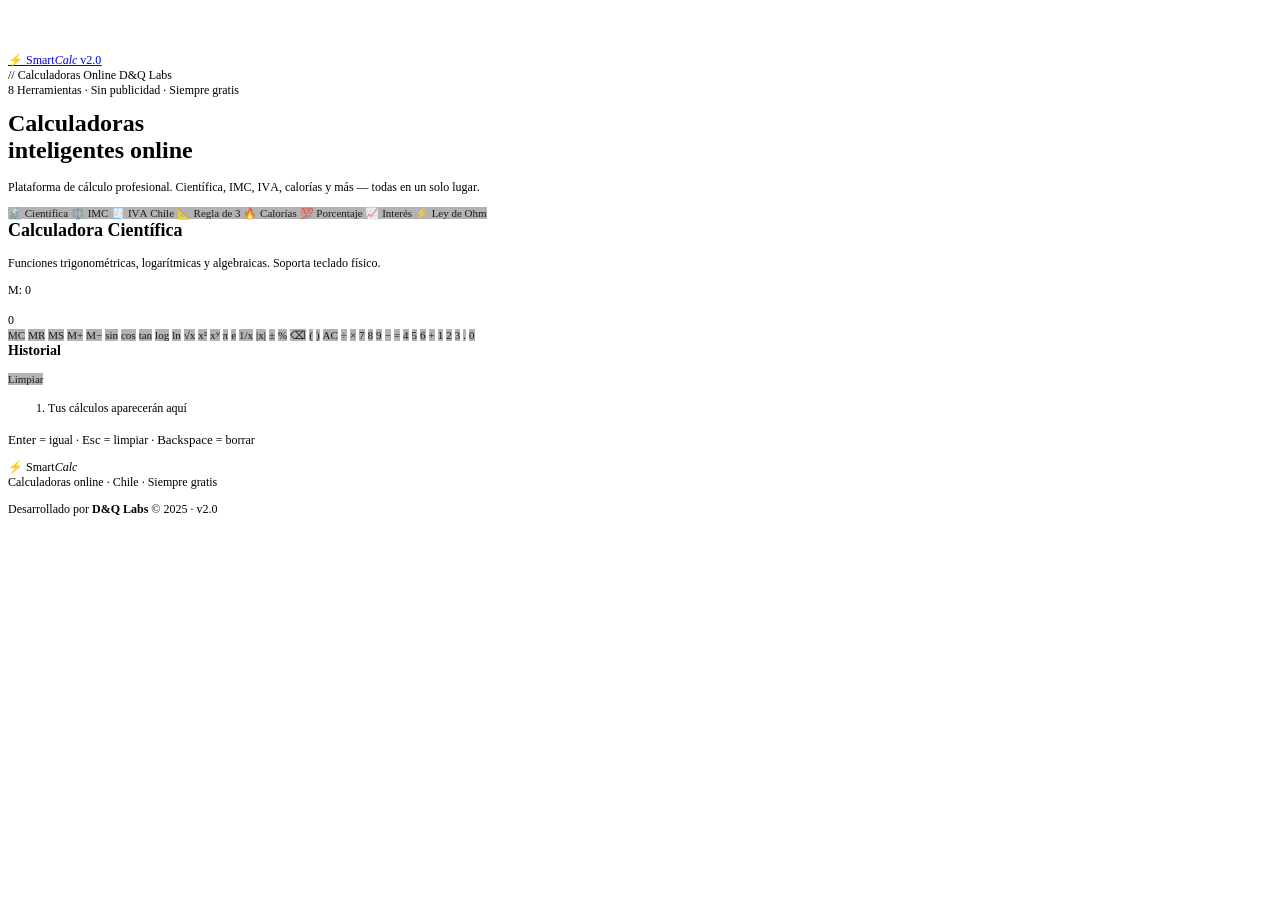
==== smartcalc/index.html @ 89aedf76 "2.1" ====
<!DOCTYPE html PUBLIC "-//W3C//DTD HTML 4.01//EN" "http://www.w3.org/TR/html4/strict.dtd">
<html>
  <!-- Google tag (gtag.js) -->
<script async src="https://www.googletagmanager.com/gtag/js?id=G-J6NJBRCDL3"></script>
<script>
  window.dataLayer = window.dataLayer || [];
  function gtag(){dataLayer.push(arguments);}
  gtag('js', new Date());

  gtag('config', 'G-J6NJBRCDL3');
</script>
<head>
  <meta http-equiv="Content-Type" content="text/html; charset=utf-8">
  <meta http-equiv="Content-Style-Type" content="text/css">
  <title></title>
  <meta name="Author" content="D&amp;Q Labs">
  <meta name="Description" content="SmartCalc ofrece calculadoras online gratuitas: científica avanzada, IMC, IVA Chile 19%, regla de tres, calorías, porcentaje, interés compuesto y Ley de Ohm. Rápido, preciso y sin anuncios.">
  <meta name="Keywords" content="calculadora online, calculadora científica, calculadora IMC, calculadora IVA Chile, calculadora calorías, regla de tres, interés compuesto, ley de ohm, calculadora gratis">
  <meta name="Generator" content="Cocoa HTML Writer">
  <meta name="CocoaVersion" content="2685.5">
  <style type="text/css">
    p.p1 {margin: 0.0px 0.0px 0.0px 0.0px; font: 12.0px Times; -webkit-text-stroke: #000000; min-height: 14.0px}
    p.p2 {margin: 0.0px 0.0px 0.0px 0.0px; font: 12.0px Times; color: #0000e9; -webkit-text-stroke: #0000e9}
    p.p3 {margin: 0.0px 0.0px 0.0px 0.0px; font: 12.0px Times; -webkit-text-stroke: #000000}
    p.p4 {margin: 0.0px 0.0px 12.0px 0.0px; font: 12.0px Times; -webkit-text-stroke: #000000}
    p.p6 {margin: 0.0px 0.0px 0.0px 0.0px; font: 11.0px 'Helvetica Neue'; color: #000000; color: rgba(0, 0, 0, 0.85); -webkit-text-stroke: rgba(0, 0, 0, 0.85)}
    li.li3 {margin: 0.0px 0.0px 0.0px 0.0px; font: 12.0px Times; -webkit-text-stroke: #000000}
    span.s1 {font-kerning: none}
    span.s2 {font: 12.0px 'Apple Color Emoji'; text-decoration: underline ; font-kerning: none}
    span.s3 {font: 12.0px Times; text-decoration: underline ; font-kerning: none}
    span.s4 {font: 11.0px '.Apple Color Emoji UI'; font-kerning: none; background-color: #b3b3b3}
    span.s5 {font-kerning: none; background-color: #b3b3b3}
    span.s6 {font: 12.0px Times; font-kerning: none; color: #000000; -webkit-text-stroke: 0px #000000}
    span.s7 {-webkit-text-stroke: 0px #000000}
    span.s8 {font: 13.0px Menlo; font-kerning: none}
    span.s9 {font: 12.0px 'Apple Color Emoji'; font-kerning: none}
    ol.ol1 {list-style-type: decimal}
  </style>
</head>
<body>
<p class="p1"><span class="s1"></span><br></p>
<p class="p1"><span class="s1"></span><br></p>
<p class="p1"><span class="s1"></span><br></p>
<p class="p2"><span class="s2"><a href="file:///">⚡<span class="s3"> Smart<i>Calc</i> v2.0</span></a></span></p>
<p class="p3"><span class="s1">// Calculadoras Online D&amp;Q Labs</span></p>
<p class="p4"><span class="s1">8 Herramientas · Sin publicidad · Siempre gratis</span></p>
<h1 style="margin: 0.0px 0.0px 16.1px 0.0px; font: 24.0px Times; -webkit-text-stroke: #000000"><span class="s1"><b>Calculadoras<br>
inteligentes online</b></span></h1>
<p class="p4"><span class="s1">Plataforma de cálculo profesional. Científica, IMC, IVA, calorías y más — todas en un solo lugar.</span></p>
<p class="p6"><span class="s4">🔬</span><span class="s5"> Científica </span><span class="s4">⚖️</span><span class="s5"> IMC </span><span class="s4">🧾</span><span class="s5"> IVA Chile </span><span class="s4">📐</span><span class="s5"> Regla de 3 </span><span class="s4">🔥</span><span class="s5"> Calorías </span><span class="s4">💯</span><span class="s5"> Porcentaje </span><span class="s4">📈</span><span class="s5"> Interés </span><span class="s4">⚡</span><span class="s5"> Ley de Ohm</span></p>
<h2 style="margin: 0.0px 0.0px 14.9px 0.0px; font: 18.0px Times; -webkit-text-stroke: #000000"><span class="s1"><b>Calculadora Científica</b></span></h2>
<p class="p4"><span class="s1">Funciones trigonométricas, logarítmicas y algebraicas. Soporta teclado físico.</span></p>
<p class="p3"><span class="s1">M: 0</span></p>
<p class="p1"><span class="s1"></span><br></p>
<p class="p3"><span class="s1">0</span></p>
<p class="p6"><span class="s5">MC</span><span class="s6"> </span><span class="s5">MR</span><span class="s6"> </span><span class="s5">MS</span><span class="s6"> </span><span class="s5">M+</span><span class="s6"> </span><span class="s5">M−</span><span class="s6"> </span><span class="s5">sin</span><span class="s6"> </span><span class="s5">cos</span><span class="s6"> </span><span class="s5">tan</span><span class="s6"> </span><span class="s5">log</span><span class="s6"> </span><span class="s5">ln</span><span class="s6"> </span><span class="s5">√x</span><span class="s6"> </span><span class="s5">x²</span><span class="s6"> </span><span class="s5">xʸ</span><span class="s6"> </span><span class="s5">π</span><span class="s6"> </span><span class="s5">e</span><span class="s6"> </span><span class="s5">1/x</span><span class="s6"> </span><span class="s5">|x|</span><span class="s6"> </span><span class="s5">±</span><span class="s6"> </span><span class="s5">%</span><span class="s6"> </span><span class="s5">⌫</span><span class="s6"> </span><span class="s5">(</span><span class="s6"> </span><span class="s5">)</span><span class="s6"> </span><span class="s5">AC</span><span class="s6"> </span><span class="s5">÷</span><span class="s6"> </span><span class="s5">×</span><span class="s6"> </span><span class="s5">7</span><span class="s6"> </span><span class="s5">8</span><span class="s6"> </span><span class="s5">9</span><span class="s6"> </span><span class="s5">−</span><span class="s6"> </span><span class="s5">=</span><span class="s6"> </span><span class="s5">4</span><span class="s6"> </span><span class="s5">5</span><span class="s6"> </span><span class="s5">6</span><span class="s6"> </span><span class="s5">+</span><span class="s6"> </span><span class="s5">1</span><span class="s6"> </span><span class="s5">2</span><span class="s6"> </span><span class="s5">3</span><span class="s6"> </span><span class="s5">.</span><span class="s6"> </span><span class="s5">0</span></p>
<h3 style="margin: 0.0px 0.0px 14.0px 0.0px; font: 14.0px Times; -webkit-text-stroke: #000000"><span class="s1"><b>Historial</b></span></h3>
<p class="p6"><span class="s5">Limpiar</span></p>
<ol class="ol1">
  <li class="li3"><span class="s7"></span><span class="s1">Tus cálculos aparecerán aquí</span></li>
</ol>
<p class="p4"><span class="s8">Enter</span><span class="s1"> = igual · </span><span class="s8">Esc</span><span class="s1"> = limpiar · </span><span class="s8">Backspace</span><span class="s1"> = borrar</span></p>
<p class="p3"><span class="s9">⚡</span><span class="s1"> Smart<i>Calc</i><i></i></span></p>
<p class="p4"><span class="s1">Calculadoras online · Chile · Siempre gratis</span></p>
<p class="p3"><span class="s1">Desarrollado por <b>D&amp;Q Labs</b> © 2025 · v2.0</span></p>
<p class="p1"><span class="s1"></span><br></p>
</body>
</html>
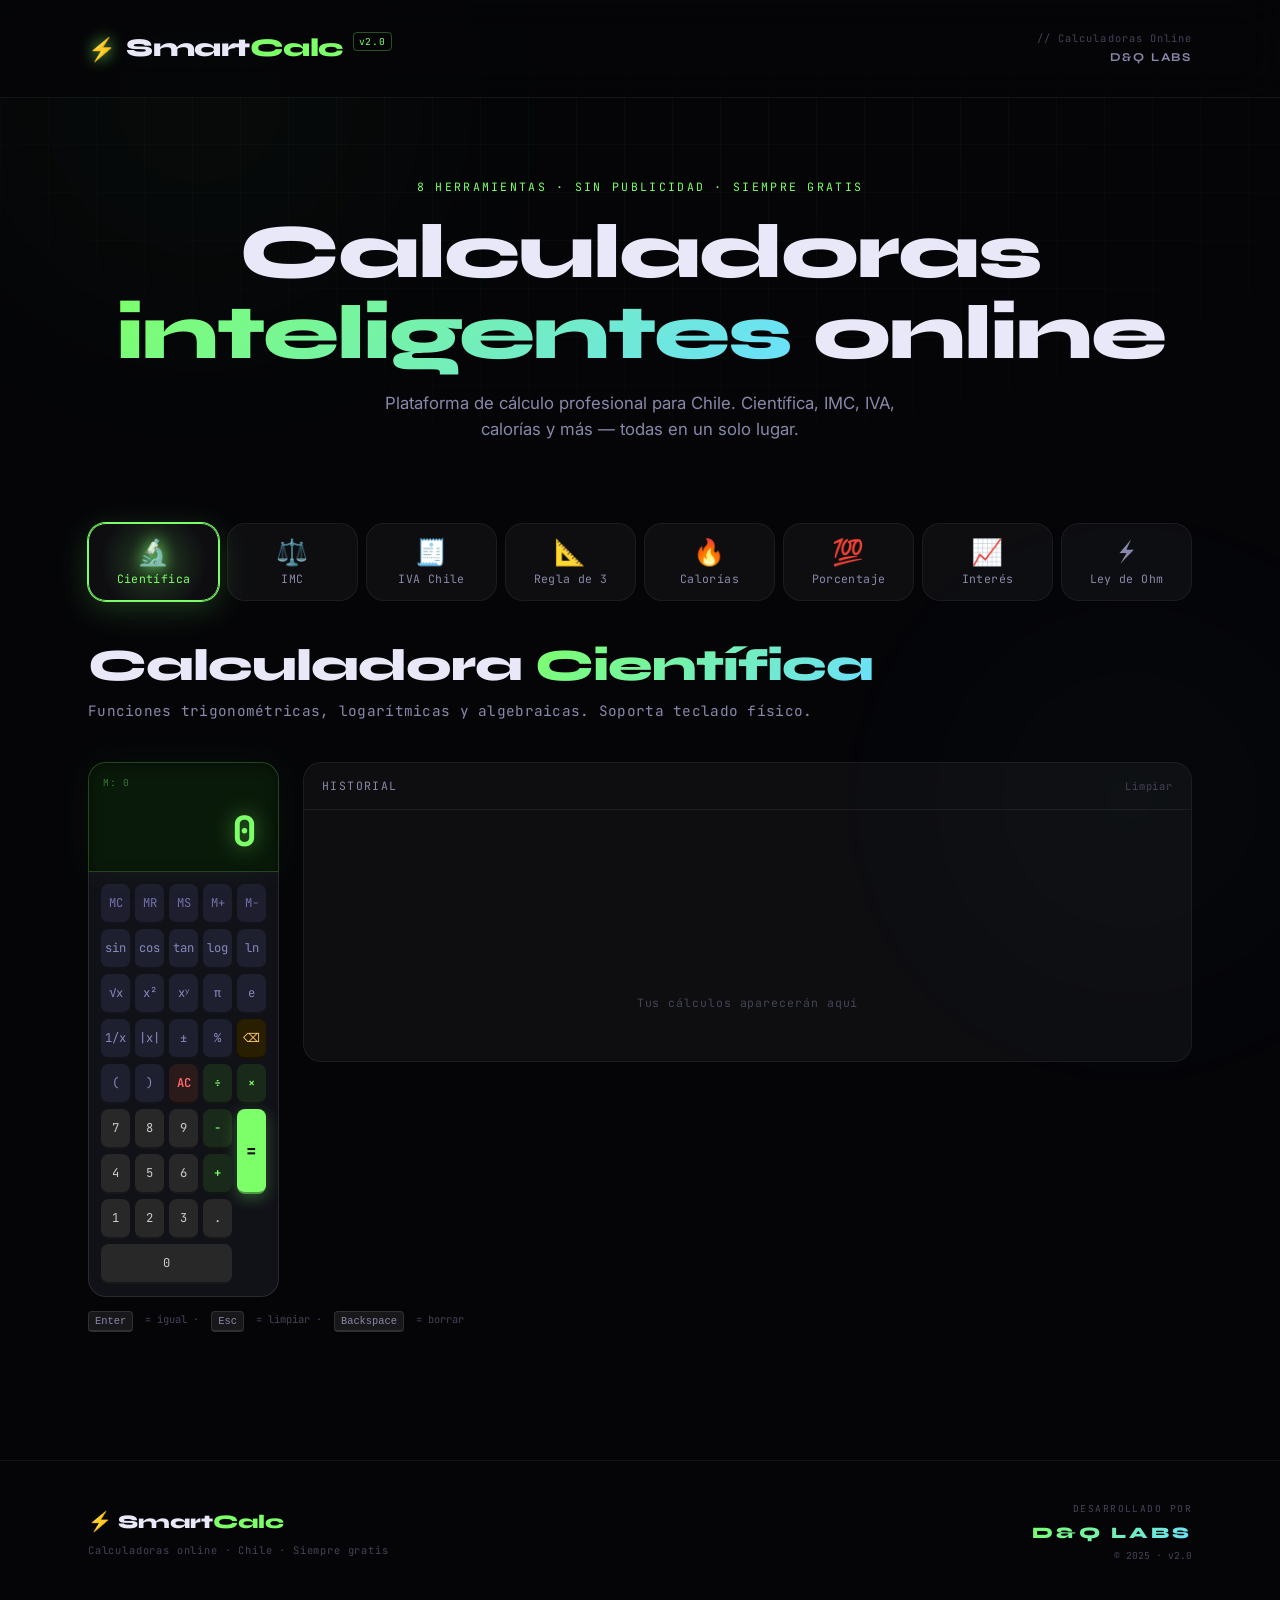
==== commit b7067080: "2.1" ====
--- a/smartcalc/index.html
+++ b/smartcalc/index.html
@@ -1,5 +1,5 @@
-<!DOCTYPE html PUBLIC "-//W3C//DTD HTML 4.01//EN" "http://www.w3.org/TR/html4/strict.dtd">
-<html>
+<!DOCTYPE html>
+<html lang="es" dir="ltr">
   <!-- Google tag (gtag.js) -->
 <script async src="https://www.googletagmanager.com/gtag/js?id=G-J6NJBRCDL3"></script>
 <script>
@@ -10,59 +10,667 @@
   gtag('config', 'G-J6NJBRCDL3');
 </script>
 <head>
-  <meta http-equiv="Content-Type" content="text/html; charset=utf-8">
-  <meta http-equiv="Content-Style-Type" content="text/css">
-  <title></title>
-  <meta name="Author" content="D&amp;Q Labs">
-  <meta name="Description" content="SmartCalc ofrece calculadoras online gratuitas: científica avanzada, IMC, IVA Chile 19%, regla de tres, calorías, porcentaje, interés compuesto y Ley de Ohm. Rápido, preciso y sin anuncios.">
-  <meta name="Keywords" content="calculadora online, calculadora científica, calculadora IMC, calculadora IVA Chile, calculadora calorías, regla de tres, interés compuesto, ley de ohm, calculadora gratis">
-  <meta name="Generator" content="Cocoa HTML Writer">
-  <meta name="CocoaVersion" content="2685.5">
-  <style type="text/css">
-    p.p1 {margin: 0.0px 0.0px 0.0px 0.0px; font: 12.0px Times; -webkit-text-stroke: #000000; min-height: 14.0px}
-    p.p2 {margin: 0.0px 0.0px 0.0px 0.0px; font: 12.0px Times; color: #0000e9; -webkit-text-stroke: #0000e9}
-    p.p3 {margin: 0.0px 0.0px 0.0px 0.0px; font: 12.0px Times; -webkit-text-stroke: #000000}
-    p.p4 {margin: 0.0px 0.0px 12.0px 0.0px; font: 12.0px Times; -webkit-text-stroke: #000000}
-    p.p6 {margin: 0.0px 0.0px 0.0px 0.0px; font: 11.0px 'Helvetica Neue'; color: #000000; color: rgba(0, 0, 0, 0.85); -webkit-text-stroke: rgba(0, 0, 0, 0.85)}
-    li.li3 {margin: 0.0px 0.0px 0.0px 0.0px; font: 12.0px Times; -webkit-text-stroke: #000000}
-    span.s1 {font-kerning: none}
-    span.s2 {font: 12.0px 'Apple Color Emoji'; text-decoration: underline ; font-kerning: none}
-    span.s3 {font: 12.0px Times; text-decoration: underline ; font-kerning: none}
-    span.s4 {font: 11.0px '.Apple Color Emoji UI'; font-kerning: none; background-color: #b3b3b3}
-    span.s5 {font-kerning: none; background-color: #b3b3b3}
-    span.s6 {font: 12.0px Times; font-kerning: none; color: #000000; -webkit-text-stroke: 0px #000000}
-    span.s7 {-webkit-text-stroke: 0px #000000}
-    span.s8 {font: 13.0px Menlo; font-kerning: none}
-    span.s9 {font: 12.0px 'Apple Color Emoji'; font-kerning: none}
-    ol.ol1 {list-style-type: decimal}
-  </style>
+  <!-- ═══════════════════════════════════════════════
+       SmartCalc v2.0 · D&Q Labs
+       Arquitectura: HTML5 + CSS3 + JS Modular
+       Compatible con migración futura a React + FastAPI
+  ═══════════════════════════════════════════════ -->
+
+  <meta charset="UTF-8">
+  <meta name="viewport" content="width=device-width, initial-scale=1.0, viewport-fit=cover">
+  <meta http-equiv="X-UA-Compatible" content="IE=edge">
+
+  <!-- ── SEO PRIMARIO ── -->
+  <title>SmartCalc — Calculadoras Online Gratis | Científica, IMC, IVA Chile, Calorías</title>
+  <meta name="description" content="SmartCalc ofrece calculadoras online gratuitas: científica avanzada, IMC, IVA Chile 19%, regla de tres, calorías, porcentaje, interés compuesto y Ley de Ohm. Rápido, preciso y sin anuncios.">
+  <meta name="keywords" content="calculadora online, calculadora científica, calculadora IMC, calculadora IVA Chile, calculadora calorías, regla de tres, interés compuesto, ley de ohm, calculadora gratis">
+  <meta name="author" content="D&Q Labs">
+  <meta name="robots" content="index, follow, max-snippet:-1, max-image-preview:large">
+  <meta name="theme-color" content="#050508">
+  <link rel="canonical" href="https://smartcalc.dqlabs.cl/">
+
+  <!-- ── OPEN GRAPH ── -->
+  <meta property="og:type" content="website">
+  <meta property="og:site_name" content="SmartCalc">
+  <meta property="og:title" content="SmartCalc — Calculadoras Online Gratis | Científica, IMC, IVA Chile">
+  <meta property="og:description" content="8 calculadoras online gratuitas: científica, IMC, IVA Chile 19%, calorías, porcentaje, interés compuesto y más. Sin publicidad, rápido y preciso.">
+  <meta property="og:url" content="https://smartcalc.dqlabs.cl/">
+  <meta property="og:image" content="https://smartcalc.dqlabs.cl/og-image.png">
+  <meta property="og:image:width" content="1200">
+  <meta property="og:image:height" content="630">
+  <meta property="og:locale" content="es_CL">
+
+  <!-- ── TWITTER CARDS ── -->
+  <meta name="twitter:card" content="summary_large_image">
+  <meta name="twitter:site" content="@dqlabs">
+  <meta name="twitter:creator" content="@dqlabs">
+  <meta name="twitter:title" content="SmartCalc — Calculadoras Online Gratis">
+  <meta name="twitter:description" content="8 calculadoras online: científica, IMC, IVA Chile, calorías y más. Sin anuncios.">
+  <meta name="twitter:image" content="https://smartcalc.dqlabs.cl/og-image.png">
+
+  <!-- ── SCHEMA.ORG STRUCTURED DATA ── -->
+  <script type="application/ld+json">
+  {
+    "@context": "https://schema.org",
+    "@graph": [
+      {
+        "@type": "WebSite",
+        "@id": "https://smartcalc.dqlabs.cl/#website",
+        "url": "https://smartcalc.dqlabs.cl/",
+        "name": "SmartCalc",
+        "description": "Plataforma de calculadoras online gratuitas",
+        "publisher": { "@id": "https://smartcalc.dqlabs.cl/#organization" },
+        "potentialAction": {
+          "@type": "SearchAction",
+          "target": "https://smartcalc.dqlabs.cl/?q={search_term_string}",
+          "query-input": "required name=search_term_string"
+        }
+      },
+      {
+        "@type": "Organization",
+        "@id": "https://smartcalc.dqlabs.cl/#organization",
+        "name": "D&Q Labs",
+        "url": "https://smartcalc.dqlabs.cl/",
+        "logo": { "@type": "ImageObject", "url": "https://smartcalc.dqlabs.cl/logo.png" }
+      },
+      {
+        "@type": "WebApplication",
+        "name": "SmartCalc",
+        "url": "https://smartcalc.dqlabs.cl/",
+        "applicationCategory": "UtilitiesApplication",
+        "operatingSystem": "Any",
+        "browserRequirements": "Requires JavaScript",
+        "offers": { "@type": "Offer", "price": "0", "priceCurrency": "CLP" },
+        "featureList": [
+          "Calculadora Científica Avanzada",
+          "Calculadora IMC",
+          "Calculadora IVA Chile 19%",
+          "Calculadora Regla de Tres",
+          "Calculadora de Calorías",
+          "Calculadora de Porcentaje",
+          "Calculadora Interés Compuesto",
+          "Calculadora Ley de Ohm"
+        ]
+      }
+    ]
+  }
+  </script>
+
+  <!-- ── PERFORMANCE ── -->
+  <link rel="preconnect" href="https://fonts.googleapis.com">
+  <link rel="preconnect" href="https://fonts.gstatic.com" crossorigin>
+  <link rel="preload" href="styles.css" as="style">
+  <link rel="preload" href="app.js" as="script">
+
+  <!-- ── FUENTES ── -->
+  <link href="https://fonts.googleapis.com/css2?family=Syne:wght@400;700;800&family=JetBrains+Mono:wght@300;400;500;700&family=Inter:wght@300;400;500&display=swap" rel="stylesheet">
+
+  <!-- ── FAVICON ── -->
+  <link rel="icon" type="image/svg+xml" href="data:image/svg+xml,<svg xmlns='http://www.w3.org/2000/svg' viewBox='0 0 100 100'><rect width='100' height='100' rx='20' fill='%23050508'/><text y='.9em' font-size='80' x='10'>⚡</text></svg>">
+
+  <!-- ── ESTILOS ── -->
+  <link rel="stylesheet" href="styles.css">
 </head>
+
 <body>
-<p class="p1"><span class="s1"></span><br></p>
-<p class="p1"><span class="s1"></span><br></p>
-<p class="p1"><span class="s1"></span><br></p>
-<p class="p2"><span class="s2"><a href="file:///">⚡<span class="s3"> Smart<i>Calc</i> v2.0</span></a></span></p>
-<p class="p3"><span class="s1">// Calculadoras Online D&amp;Q Labs</span></p>
-<p class="p4"><span class="s1">8 Herramientas · Sin publicidad · Siempre gratis</span></p>
-<h1 style="margin: 0.0px 0.0px 16.1px 0.0px; font: 24.0px Times; -webkit-text-stroke: #000000"><span class="s1"><b>Calculadoras<br>
-inteligentes online</b></span></h1>
-<p class="p4"><span class="s1">Plataforma de cálculo profesional. Científica, IMC, IVA, calorías y más — todas en un solo lugar.</span></p>
-<p class="p6"><span class="s4">🔬</span><span class="s5"> Científica </span><span class="s4">⚖️</span><span class="s5"> IMC </span><span class="s4">🧾</span><span class="s5"> IVA Chile </span><span class="s4">📐</span><span class="s5"> Regla de 3 </span><span class="s4">🔥</span><span class="s5"> Calorías </span><span class="s4">💯</span><span class="s5"> Porcentaje </span><span class="s4">📈</span><span class="s5"> Interés </span><span class="s4">⚡</span><span class="s5"> Ley de Ohm</span></p>
-<h2 style="margin: 0.0px 0.0px 14.9px 0.0px; font: 18.0px Times; -webkit-text-stroke: #000000"><span class="s1"><b>Calculadora Científica</b></span></h2>
-<p class="p4"><span class="s1">Funciones trigonométricas, logarítmicas y algebraicas. Soporta teclado físico.</span></p>
-<p class="p3"><span class="s1">M: 0</span></p>
-<p class="p1"><span class="s1"></span><br></p>
-<p class="p3"><span class="s1">0</span></p>
-<p class="p6"><span class="s5">MC</span><span class="s6"> </span><span class="s5">MR</span><span class="s6"> </span><span class="s5">MS</span><span class="s6"> </span><span class="s5">M+</span><span class="s6"> </span><span class="s5">M−</span><span class="s6"> </span><span class="s5">sin</span><span class="s6"> </span><span class="s5">cos</span><span class="s6"> </span><span class="s5">tan</span><span class="s6"> </span><span class="s5">log</span><span class="s6"> </span><span class="s5">ln</span><span class="s6"> </span><span class="s5">√x</span><span class="s6"> </span><span class="s5">x²</span><span class="s6"> </span><span class="s5">xʸ</span><span class="s6"> </span><span class="s5">π</span><span class="s6"> </span><span class="s5">e</span><span class="s6"> </span><span class="s5">1/x</span><span class="s6"> </span><span class="s5">|x|</span><span class="s6"> </span><span class="s5">±</span><span class="s6"> </span><span class="s5">%</span><span class="s6"> </span><span class="s5">⌫</span><span class="s6"> </span><span class="s5">(</span><span class="s6"> </span><span class="s5">)</span><span class="s6"> </span><span class="s5">AC</span><span class="s6"> </span><span class="s5">÷</span><span class="s6"> </span><span class="s5">×</span><span class="s6"> </span><span class="s5">7</span><span class="s6"> </span><span class="s5">8</span><span class="s6"> </span><span class="s5">9</span><span class="s6"> </span><span class="s5">−</span><span class="s6"> </span><span class="s5">=</span><span class="s6"> </span><span class="s5">4</span><span class="s6"> </span><span class="s5">5</span><span class="s6"> </span><span class="s5">6</span><span class="s6"> </span><span class="s5">+</span><span class="s6"> </span><span class="s5">1</span><span class="s6"> </span><span class="s5">2</span><span class="s6"> </span><span class="s5">3</span><span class="s6"> </span><span class="s5">.</span><span class="s6"> </span><span class="s5">0</span></p>
-<h3 style="margin: 0.0px 0.0px 14.0px 0.0px; font: 14.0px Times; -webkit-text-stroke: #000000"><span class="s1"><b>Historial</b></span></h3>
-<p class="p6"><span class="s5">Limpiar</span></p>
-<ol class="ol1">
-  <li class="li3"><span class="s7"></span><span class="s1">Tus cálculos aparecerán aquí</span></li>
-</ol>
-<p class="p4"><span class="s8">Enter</span><span class="s1"> = igual · </span><span class="s8">Esc</span><span class="s1"> = limpiar · </span><span class="s8">Backspace</span><span class="s1"> = borrar</span></p>
-<p class="p3"><span class="s9">⚡</span><span class="s1"> Smart<i>Calc</i><i></i></span></p>
-<p class="p4"><span class="s1">Calculadoras online · Chile · Siempre gratis</span></p>
-<p class="p3"><span class="s1">Desarrollado por <b>D&amp;Q Labs</b> © 2025 · v2.0</span></p>
-<p class="p1"><span class="s1"></span><br></p>
+
+  <!-- ── FONDO ANIMADO ── -->
+  <div class="bg-grid" aria-hidden="true"></div>
+  <div class="bg-glow bg-glow--1" aria-hidden="true"></div>
+  <div class="bg-glow bg-glow--2" aria-hidden="true"></div>
+
+  <!-- ═══════════════════════════════════════
+       HEADER
+  ═══════════════════════════════════════ -->
+  <header class="site-header" role="banner">
+    <div class="container header-inner">
+
+      <a href="/" class="logo" aria-label="SmartCalc — Inicio">
+        <span class="logo-icon" aria-hidden="true">⚡</span>
+        <span class="logo-text">Smart<em>Calc</em></span>
+        <span class="logo-badge">v2.0</span>
+      </a>
+
+      <div class="header-meta">
+        <span class="header-tag" aria-hidden="true">// Calculadoras Online</span>
+        <span class="header-brand">D&amp;Q Labs</span>
+      </div>
+
+    </div>
+  </header>
+
+  <!-- ═══════════════════════════════════════
+       HERO
+  ═══════════════════════════════════════ -->
+  <section class="hero" aria-labelledby="hero-title">
+    <div class="container">
+      <p class="hero-eyebrow">8 Herramientas · Sin publicidad · Siempre gratis</p>
+      <h1 class="hero-title" id="hero-title">
+        Calculadoras<br>
+        <span class="hero-accent">inteligentes</span> online
+      </h1>
+      <p class="hero-desc">Plataforma de cálculo profesional para Chile. Científica, IMC, IVA, calorías y más — todas en un solo lugar.</p>
+    </div>
+  </section>
+
+  <!-- ═══════════════════════════════════════
+       NAVEGACIÓN — TARJETAS ICON
+  ═══════════════════════════════════════ -->
+  <nav class="calc-nav" role="navigation" aria-label="Selección de calculadora">
+    <div class="container">
+      <div class="nav-grid" role="tablist" aria-label="Calculadoras disponibles">
+
+        <button class="nav-card active" role="tab" aria-selected="true"
+          aria-controls="panel-cientifica" id="tab-cientifica" data-tab="cientifica">
+          <span class="nav-card__icon" aria-hidden="true">🔬</span>
+          <span class="nav-card__label">Científica</span>
+          <span class="nav-card__glow" aria-hidden="true"></span>
+        </button>
+
+        <button class="nav-card" role="tab" aria-selected="false"
+          aria-controls="panel-imc" id="tab-imc" data-tab="imc">
+          <span class="nav-card__icon" aria-hidden="true">⚖️</span>
+          <span class="nav-card__label">IMC</span>
+          <span class="nav-card__glow" aria-hidden="true"></span>
+        </button>
+
+        <button class="nav-card" role="tab" aria-selected="false"
+          aria-controls="panel-iva" id="tab-iva" data-tab="iva">
+          <span class="nav-card__icon" aria-hidden="true">🧾</span>
+          <span class="nav-card__label">IVA Chile</span>
+          <span class="nav-card__glow" aria-hidden="true"></span>
+        </button>
+
+        <button class="nav-card" role="tab" aria-selected="false"
+          aria-controls="panel-regla3" id="tab-regla3" data-tab="regla3">
+          <span class="nav-card__icon" aria-hidden="true">📐</span>
+          <span class="nav-card__label">Regla de 3</span>
+          <span class="nav-card__glow" aria-hidden="true"></span>
+        </button>
+
+        <button class="nav-card" role="tab" aria-selected="false"
+          aria-controls="panel-calorias" id="tab-calorias" data-tab="calorias">
+          <span class="nav-card__icon" aria-hidden="true">🔥</span>
+          <span class="nav-card__label">Calorías</span>
+          <span class="nav-card__glow" aria-hidden="true"></span>
+        </button>
+
+        <button class="nav-card" role="tab" aria-selected="false"
+          aria-controls="panel-porcentaje" id="tab-porcentaje" data-tab="porcentaje">
+          <span class="nav-card__icon" aria-hidden="true">💯</span>
+          <span class="nav-card__label">Porcentaje</span>
+          <span class="nav-card__glow" aria-hidden="true"></span>
+        </button>
+
+        <button class="nav-card" role="tab" aria-selected="false"
+          aria-controls="panel-interes" id="tab-interes" data-tab="interes">
+          <span class="nav-card__icon" aria-hidden="true">📈</span>
+          <span class="nav-card__label">Interés</span>
+          <span class="nav-card__glow" aria-hidden="true"></span>
+        </button>
+
+        <button class="nav-card" role="tab" aria-selected="false"
+          aria-controls="panel-ohm" id="tab-ohm" data-tab="ohm">
+          <span class="nav-card__icon" aria-hidden="true">⚡</span>
+          <span class="nav-card__label">Ley de Ohm</span>
+          <span class="nav-card__glow" aria-hidden="true"></span>
+        </button>
+
+      </div>
+    </div>
+  </nav>
+
+  <!-- ═══════════════════════════════════════
+       ÁREA DE CALCULADORAS
+  ═══════════════════════════════════════ -->
+  <main class="calc-main" id="main-content" role="main">
+    <div class="container">
+
+      <!-- ── 1. CIENTÍFICA ── -->
+      <section class="calc-panel active" id="panel-cientifica"
+        role="tabpanel" aria-labelledby="tab-cientifica" tabindex="0">
+        <div class="panel-header">
+          <h2 class="panel-title">Calculadora <span>Científica</span></h2>
+          <p class="panel-desc">Funciones trigonométricas, logarítmicas y algebraicas. Soporta teclado físico.</p>
+        </div>
+        <div class="sci-layout">
+          <!-- Calculadora -->
+          <div class="sci-calc" role="application" aria-label="Calculadora científica">
+            <div class="sci-screen" aria-live="polite" aria-atomic="true">
+              <div class="sci-screen__memory" id="sci-memory-display" aria-label="Memoria">M: 0</div>
+              <div class="sci-screen__expr" id="sci-expr" aria-label="Expresión actual"></div>
+              <div class="sci-screen__num" id="sci-num" aria-label="Resultado">0</div>
+            </div>
+            <div class="sci-buttons" id="sci-buttons">
+              <!-- Fila 0: Memoria -->
+              <button class="sb sb--mem" data-action="mc"   aria-label="Limpiar memoria">MC</button>
+              <button class="sb sb--mem" data-action="mr"   aria-label="Recuperar memoria">MR</button>
+              <button class="sb sb--mem" data-action="ms"   aria-label="Guardar en memoria">MS</button>
+              <button class="sb sb--mem" data-action="m+"   aria-label="Sumar a memoria">M+</button>
+              <button class="sb sb--mem" data-action="m-"   aria-label="Restar de memoria">M−</button>
+              <!-- Fila 1: Funciones trig -->
+              <button class="sb sb--fn"  data-action="fn:sin("  aria-label="Seno">sin</button>
+              <button class="sb sb--fn"  data-action="fn:cos("  aria-label="Coseno">cos</button>
+              <button class="sb sb--fn"  data-action="fn:tan("  aria-label="Tangente">tan</button>
+              <button class="sb sb--fn"  data-action="fn:log("  aria-label="Logaritmo base 10">log</button>
+              <button class="sb sb--fn"  data-action="fn:ln("   aria-label="Logaritmo natural">ln</button>
+              <!-- Fila 2: Funciones matemáticas -->
+              <button class="sb sb--fn"  data-action="fn:sqrt(" aria-label="Raíz cuadrada">√x</button>
+              <button class="sb sb--fn"  data-action="fn:**2"   aria-label="Elevar al cuadrado">x²</button>
+              <button class="sb sb--fn"  data-action="fn:**"    aria-label="Elevar a la potencia">xʸ</button>
+              <button class="sb sb--fn"  data-action="fn:Math.PI" aria-label="Pi">π</button>
+              <button class="sb sb--fn"  data-action="fn:Math.E"  aria-label="Número e">e</button>
+              <!-- Fila 3: Utilidades -->
+              <button class="sb sb--fn"  data-action="fn:1/"    aria-label="Inverso">1/x</button>
+              <button class="sb sb--fn"  data-action="fn:abs("  aria-label="Valor absoluto">|x|</button>
+              <button class="sb sb--fn"  data-action="sign"     aria-label="Cambiar signo">±</button>
+              <button class="sb sb--fn"  data-action="fn:%"     aria-label="Porcentaje">%</button>
+              <button class="sb sb--del" data-action="del"      aria-label="Borrar último dígito">⌫</button>
+              <!-- Fila 4: Paréntesis + AC + operadores -->
+              <button class="sb sb--fn"  data-action="fn:("     aria-label="Abrir paréntesis">(</button>
+              <button class="sb sb--fn"  data-action="fn:)"     aria-label="Cerrar paréntesis">)</button>
+              <button class="sb sb--ac"  data-action="clear"    aria-label="Limpiar todo">AC</button>
+              <button class="sb sb--op"  data-action="fn:/"     aria-label="Dividir">÷</button>
+              <button class="sb sb--op"  data-action="fn:*"     aria-label="Multiplicar">×</button>
+              <!-- Fila 5: 7 8 9 − = (span) -->
+              <button class="sb sb--num" data-action="fn:7"     aria-label="7">7</button>
+              <button class="sb sb--num" data-action="fn:8"     aria-label="8">8</button>
+              <button class="sb sb--num" data-action="fn:9"     aria-label="9">9</button>
+              <button class="sb sb--op"  data-action="fn:-"     aria-label="Restar">−</button>
+              <button class="sb sb--eq"  data-action="equal"    aria-label="Igual" style="grid-row:span 2">=</button>
+              <!-- Fila 6: 4 5 6 + -->
+              <button class="sb sb--num" data-action="fn:4"     aria-label="4">4</button>
+              <button class="sb sb--num" data-action="fn:5"     aria-label="5">5</button>
+              <button class="sb sb--num" data-action="fn:6"     aria-label="6">6</button>
+              <button class="sb sb--op"  data-action="fn:+"     aria-label="Sumar">+</button>
+              <!-- Fila 7: 1 2 3 . -->
+              <button class="sb sb--num" data-action="fn:1"     aria-label="1">1</button>
+              <button class="sb sb--num" data-action="fn:2"     aria-label="2">2</button>
+              <button class="sb sb--num" data-action="fn:3"     aria-label="3">3</button>
+              <button class="sb sb--num" data-action="fn:."     aria-label="Decimal">.</button>
+              <!-- Fila 8: 0 (span 4) -->
+              <button class="sb sb--num sb--zero" data-action="fn:0" aria-label="0" style="grid-column:span 4">0</button>
+            </div>
+          </div>
+          <!-- Historial -->
+          <aside class="sci-history" aria-label="Historial de cálculos">
+            <div class="history-header">
+              <h3 class="history-title">Historial</h3>
+              <button class="history-clear" id="history-clear-btn" aria-label="Limpiar historial">Limpiar</button>
+            </div>
+            <ol class="history-list" id="history-list" aria-live="polite">
+              <li class="history-empty">Tus cálculos aparecerán aquí</li>
+            </ol>
+          </aside>
+        </div>
+        <!-- Indicador teclado -->
+        <p class="keyboard-hint" aria-label="Soporte de teclado disponible">
+          <kbd>Enter</kbd> = igual · <kbd>Esc</kbd> = limpiar · <kbd>Backspace</kbd> = borrar
+        </p>
+      </section>
+
+      <!-- ── 2. IMC ── -->
+      <section class="calc-panel" id="panel-imc"
+        role="tabpanel" aria-labelledby="tab-imc" tabindex="0" hidden>
+        <div class="panel-header">
+          <h2 class="panel-title">Índice de Masa <span>Corporal</span></h2>
+          <p class="panel-desc">Calcula tu IMC según los estándares de la OMS. Clasificación por categorías.</p>
+        </div>
+        <div class="form-layout">
+          <div class="glass-card">
+            <div class="form-grid">
+              <div class="field">
+                <label for="imc-peso">Peso <span class="unit">(kg)</span></label>
+                <input type="number" id="imc-peso" placeholder="70" min="1" max="500" step="0.1" aria-required="true">
+              </div>
+              <div class="field">
+                <label for="imc-altura">Altura <span class="unit">(cm)</span></label>
+                <input type="number" id="imc-altura" placeholder="170" min="50" max="250" step="1" aria-required="true">
+              </div>
+              <div class="field">
+                <label for="imc-edad">Edad <span class="unit">(años)</span></label>
+                <input type="number" id="imc-edad" placeholder="30" min="1" max="120" step="1">
+              </div>
+              <div class="field">
+                <label for="imc-sexo">Sexo biológico</label>
+                <select id="imc-sexo">
+                  <option value="m">Masculino</option>
+                  <option value="f">Femenino</option>
+                </select>
+              </div>
+            </div>
+            <div class="btn-row">
+              <button class="btn btn--primary" id="imc-calc-btn">Calcular IMC</button>
+              <button class="btn btn--ghost" id="imc-clear-btn">Limpiar</button>
+            </div>
+          </div>
+          <div class="result-panel" id="imc-result" hidden aria-live="polite">
+            <div class="result-hero">
+              <div class="result-label">Tu IMC</div>
+              <div class="result-value" id="imc-val">—</div>
+              <div class="result-badge" id="imc-cat">—</div>
+            </div>
+            <div class="imc-scale" aria-label="Escala de IMC">
+              <div class="imc-bar-track">
+                <div class="imc-bar-fill"></div>
+                <div class="imc-marker" id="imc-marker"></div>
+              </div>
+              <div class="imc-labels" aria-hidden="true">
+                <span>16</span><span>18.5</span><span>25</span><span>30</span><span>40</span>
+              </div>
+            </div>
+            <div class="imc-legend">
+              <div class="legend-item"><span class="dot dot--cyan"></span>Bajo peso</div>
+              <div class="legend-item"><span class="dot dot--green"></span>Normal</div>
+              <div class="legend-item"><span class="dot dot--amber"></span>Sobrepeso</div>
+              <div class="legend-item"><span class="dot dot--red"></span>Obesidad</div>
+            </div>
+          </div>
+        </div>
+      </section>
+
+      <!-- ── 3. IVA CHILE ── -->
+      <section class="calc-panel" id="panel-iva"
+        role="tabpanel" aria-labelledby="tab-iva" tabindex="0" hidden>
+        <div class="panel-header">
+          <h2 class="panel-title">Calculadora <span>IVA Chile</span></h2>
+          <p class="panel-desc">Calcula IVA 19% según normativa SII Chile. Agrega o descuenta el impuesto.</p>
+        </div>
+        <div class="form-layout">
+          <div class="glass-card">
+            <div class="form-grid">
+              <div class="field field--full">
+                <label for="iva-tipo">Operación</label>
+                <select id="iva-tipo">
+                  <option value="agregar">Agregar IVA — Neto → Bruto</option>
+                  <option value="descontar">Descontar IVA — Bruto → Neto</option>
+                </select>
+              </div>
+              <div class="field">
+                <label for="iva-monto">Monto <span class="unit">($)</span></label>
+                <input type="number" id="iva-monto" placeholder="100.000" min="0" step="1" aria-required="true">
+              </div>
+              <div class="field">
+                <label for="iva-tasa">Tasa IVA <span class="unit">(%)</span></label>
+                <input type="number" id="iva-tasa" value="19" min="0" max="100" step="0.1">
+              </div>
+            </div>
+            <div class="btn-row">
+              <button class="btn btn--primary" id="iva-calc-btn">Calcular IVA</button>
+              <button class="btn btn--ghost" id="iva-clear-btn">Limpiar</button>
+            </div>
+          </div>
+          <div class="result-panel" id="iva-result" hidden aria-live="polite">
+            <div class="breakdown-list">
+              <div class="breakdown-row">
+                <span class="breakdown-label">Precio neto</span>
+                <span class="breakdown-value" id="iva-neto">—</span>
+              </div>
+              <div class="breakdown-row">
+                <span class="breakdown-label" id="iva-tasa-label">IVA (19%)</span>
+                <span class="breakdown-value breakdown-value--accent" id="iva-iva">—</span>
+              </div>
+              <div class="breakdown-row breakdown-row--total">
+                <span class="breakdown-label">Total</span>
+                <span class="breakdown-value breakdown-value--hero" id="iva-total">—</span>
+              </div>
+            </div>
+          </div>
+        </div>
+      </section>
+
+      <!-- ── 4. REGLA DE 3 ── -->
+      <section class="calc-panel" id="panel-regla3"
+        role="tabpanel" aria-labelledby="tab-regla3" tabindex="0" hidden>
+        <div class="panel-header">
+          <h2 class="panel-title">Regla de <span>Tres</span></h2>
+          <p class="panel-desc">Proporción directa e inversa. Si A es a B, ¿cuánto es C a X?</p>
+        </div>
+        <div class="form-layout">
+          <div class="glass-card">
+            <div class="field field--full" style="margin-bottom:24px">
+              <label for="r3-tipo">Tipo de proporción</label>
+              <select id="r3-tipo">
+                <option value="directa">Directa — Si A sube, B sube</option>
+                <option value="inversa">Inversa — Si A sube, B baja</option>
+              </select>
+            </div>
+            <div class="r3-grid">
+              <div class="field"><label for="r3-a">A</label><input type="number" id="r3-a" placeholder="5" aria-required="true"></div>
+              <div class="r3-arrow" aria-hidden="true">→</div>
+              <div class="field"><label for="r3-b">B</label><input type="number" id="r3-b" placeholder="10" aria-required="true"></div>
+              <div class="field"><label for="r3-c">C</label><input type="number" id="r3-c" placeholder="3" aria-required="true"></div>
+              <div class="r3-arrow r3-arrow--accent" aria-hidden="true">→</div>
+              <div class="field">
+                <label for="r3-x">X <span class="unit">(resultado)</span></label>
+                <input type="text" id="r3-x" placeholder="?" readonly aria-readonly="true" class="input--result">
+              </div>
+            </div>
+            <div class="btn-row">
+              <button class="btn btn--primary" id="r3-calc-btn">Calcular X</button>
+              <button class="btn btn--ghost" id="r3-clear-btn">Limpiar</button>
+            </div>
+            <div class="formula-display" id="r3-formula" hidden aria-live="polite"></div>
+          </div>
+        </div>
+      </section>
+
+      <!-- ── 5. CALORÍAS ── -->
+      <section class="calc-panel" id="panel-calorias"
+        role="tabpanel" aria-labelledby="tab-calorias" tabindex="0" hidden>
+        <div class="panel-header">
+          <h2 class="panel-title">Calculadora de <span>Calorías</span></h2>
+          <p class="panel-desc">TMB y TDEE con fórmula Mifflin-St Jeor. Distribución de macronutrientes incluida.</p>
+        </div>
+        <div class="form-layout">
+          <div class="glass-card">
+            <div class="field field--full" style="margin-bottom:20px">
+              <label>Sexo biológico</label>
+              <div class="toggle-group" role="radiogroup" aria-label="Sexo biológico">
+                <button class="toggle-btn active" role="radio" aria-checked="true" data-sex="m" id="cal-m">Masculino</button>
+                <button class="toggle-btn" role="radio" aria-checked="false" data-sex="f" id="cal-f">Femenino</button>
+              </div>
+            </div>
+            <div class="form-grid">
+              <div class="field"><label for="cal-edad">Edad <span class="unit">(años)</span></label><input type="number" id="cal-edad" placeholder="30" min="1" max="120"></div>
+              <div class="field"><label for="cal-peso">Peso <span class="unit">(kg)</span></label><input type="number" id="cal-peso" placeholder="70" min="1" max="500"></div>
+              <div class="field"><label for="cal-altura">Altura <span class="unit">(cm)</span></label><input type="number" id="cal-altura" placeholder="170" min="50" max="250"></div>
+              <div class="field">
+                <label for="cal-act">Actividad física</label>
+                <select id="cal-act">
+                  <option value="1.2">Sedentario — sin ejercicio</option>
+                  <option value="1.375">Ligero — 1-3 días/sem</option>
+                  <option value="1.55" selected>Moderado — 3-5 días/sem</option>
+                  <option value="1.725">Activo — 6-7 días/sem</option>
+                  <option value="1.9">Muy activo — trabajo físico</option>
+                </select>
+              </div>
+              <div class="field field--full">
+                <label for="cal-obj">Objetivo</label>
+                <select id="cal-obj">
+                  <option value="perder">Perder peso — déficit 500 kcal</option>
+                  <option value="mantener" selected>Mantener peso</option>
+                  <option value="ganar">Ganar músculo — superávit 300 kcal</option>
+                </select>
+              </div>
+            </div>
+            <div class="btn-row">
+              <button class="btn btn--primary" id="cal-calc-btn">Calcular</button>
+              <button class="btn btn--ghost" id="cal-clear-btn">Limpiar</button>
+            </div>
+          </div>
+          <div class="result-panel" id="cal-result" hidden aria-live="polite">
+            <div class="result-hero">
+              <div class="result-label">Calorías diarias</div>
+              <div class="result-value" id="cal-val" style="color:var(--c-purple)">—</div>
+              <div class="result-badge" id="cal-note" style="background:rgba(192,106,255,.15);color:var(--c-purple)">—</div>
+            </div>
+            <div class="macro-grid">
+              <div class="macro-card macro-card--amber">
+                <div class="macro-val" id="cal-carb">—</div>
+                <div class="macro-label">Carbos (g)</div>
+                <div class="macro-pct">50%</div>
+              </div>
+              <div class="macro-card macro-card--cyan">
+                <div class="macro-val" id="cal-prot">—</div>
+                <div class="macro-label">Proteína (g)</div>
+                <div class="macro-pct">25%</div>
+              </div>
+              <div class="macro-card macro-card--red">
+                <div class="macro-val" id="cal-gras">—</div>
+                <div class="macro-label">Grasas (g)</div>
+                <div class="macro-pct">25%</div>
+              </div>
+            </div>
+          </div>
+        </div>
+      </section>
+
+      <!-- ── 6. PORCENTAJE ── -->
+      <section class="calc-panel" id="panel-porcentaje"
+        role="tabpanel" aria-labelledby="tab-porcentaje" tabindex="0" hidden>
+        <div class="panel-header">
+          <h2 class="panel-title">Calculadora de <span>Porcentaje</span></h2>
+          <p class="panel-desc">Tres modos: porcentaje de un número, variación porcentual y valor total.</p>
+        </div>
+        <div class="form-layout">
+          <div class="glass-card">
+            <div class="field field--full" style="margin-bottom:24px">
+              <label for="pct-modo">Modo de cálculo</label>
+              <select id="pct-modo">
+                <option value="de">¿Cuánto es X% de Y?</option>
+                <option value="que">¿Qué % es X de Y?</option>
+                <option value="var">Variación % de A a B</option>
+              </select>
+            </div>
+            <div class="form-grid" id="pct-fields">
+              <div class="field"><label for="pct-a" id="pct-a-label">Porcentaje (%)</label><input type="number" id="pct-a" placeholder="15"></div>
+              <div class="field"><label for="pct-b" id="pct-b-label">Número base</label><input type="number" id="pct-b" placeholder="200"></div>
+            </div>
+            <div class="btn-row">
+              <button class="btn btn--primary" id="pct-calc-btn">Calcular</button>
+              <button class="btn btn--ghost" id="pct-clear-btn">Limpiar</button>
+            </div>
+            <div class="result-panel result-panel--inline" id="pct-result" hidden aria-live="polite">
+              <div class="result-label">Resultado</div>
+              <div class="result-value" id="pct-val" style="color:var(--c-green)">—</div>
+              <div class="result-badge" id="pct-formula" style="background:rgba(125,255,106,.1);color:var(--c-green)">—</div>
+            </div>
+          </div>
+        </div>
+      </section>
+
+      <!-- ── 7. INTERÉS COMPUESTO ── -->
+      <section class="calc-panel" id="panel-interes"
+        role="tabpanel" aria-labelledby="tab-interes" tabindex="0" hidden>
+        <div class="panel-header">
+          <h2 class="panel-title">Interés <span>Compuesto</span></h2>
+          <p class="panel-desc">Calcula el crecimiento de tu inversión con capitalización periódica.</p>
+        </div>
+        <div class="form-layout">
+          <div class="glass-card">
+            <div class="form-grid">
+              <div class="field"><label for="ic-capital">Capital inicial <span class="unit">($)</span></label><input type="number" id="ic-capital" placeholder="1.000.000" min="0"></div>
+              <div class="field"><label for="ic-tasa">Tasa anual <span class="unit">(%)</span></label><input type="number" id="ic-tasa" placeholder="8" min="0" max="100" step="0.1"></div>
+              <div class="field"><label for="ic-años">Tiempo <span class="unit">(años)</span></label><input type="number" id="ic-años" placeholder="10" min="1" max="100"></div>
+              <div class="field">
+                <label for="ic-freq">Capitalización</label>
+                <select id="ic-freq">
+                  <option value="1">Anual</option>
+                  <option value="2">Semestral</option>
+                  <option value="4">Trimestral</option>
+                  <option value="12" selected>Mensual</option>
+                  <option value="365">Diaria</option>
+                </select>
+              </div>
+              <div class="field field--full"><label for="ic-aporte">Aporte periódico <span class="unit">($, opcional)</span></label><input type="number" id="ic-aporte" placeholder="0" min="0"></div>
+            </div>
+            <div class="btn-row">
+              <button class="btn btn--primary" id="ic-calc-btn">Calcular</button>
+              <button class="btn btn--ghost" id="ic-clear-btn">Limpiar</button>
+            </div>
+          </div>
+          <div class="result-panel" id="ic-result" hidden aria-live="polite">
+            <div class="breakdown-list">
+              <div class="breakdown-row"><span class="breakdown-label">Capital inicial</span><span class="breakdown-value" id="ic-r-capital">—</span></div>
+              <div class="breakdown-row"><span class="breakdown-label">Aportes totales</span><span class="breakdown-value" id="ic-r-aportes">—</span></div>
+              <div class="breakdown-row"><span class="breakdown-label">Intereses ganados</span><span class="breakdown-value breakdown-value--accent" id="ic-r-intereses">—</span></div>
+              <div class="breakdown-row breakdown-row--total"><span class="breakdown-label">Monto final</span><span class="breakdown-value breakdown-value--hero" id="ic-r-total">—</span></div>
+            </div>
+          </div>
+        </div>
+      </section>
+
+      <!-- ── 8. LEY DE OHM ── -->
+      <section class="calc-panel" id="panel-ohm"
+        role="tabpanel" aria-labelledby="tab-ohm" tabindex="0" hidden>
+        <div class="panel-header">
+          <h2 class="panel-title">Ley de <span>Ohm</span></h2>
+          <p class="panel-desc">Calcula Voltaje (V), Corriente (I), Resistencia (R) o Potencia (P). Ingresa dos valores.</p>
+        </div>
+        <div class="form-layout">
+          <div class="glass-card">
+            <div class="ohm-diagram" aria-hidden="true">
+              <div class="ohm-circle ohm-circle--v">V</div>
+              <div class="ohm-equals">=</div>
+              <div class="ohm-circle ohm-circle--i">I</div>
+              <div class="ohm-times">×</div>
+              <div class="ohm-circle ohm-circle--r">R</div>
+            </div>
+            <div class="form-grid">
+              <div class="field">
+                <label for="ohm-v">Voltaje <span class="unit">(V)</span></label>
+                <input type="number" id="ohm-v" placeholder="Dejar vacío para calcular" min="0" step="0.01">
+              </div>
+              <div class="field">
+                <label for="ohm-i">Corriente <span class="unit">(A)</span></label>
+                <input type="number" id="ohm-i" placeholder="Dejar vacío para calcular" min="0" step="0.001">
+              </div>
+              <div class="field">
+                <label for="ohm-r">Resistencia <span class="unit">(Ω)</span></label>
+                <input type="number" id="ohm-r" placeholder="Dejar vacío para calcular" min="0" step="0.01">
+              </div>
+              <div class="field">
+                <label for="ohm-p">Potencia <span class="unit">(W)</span></label>
+                <input type="number" id="ohm-p" placeholder="Dejar vacío para calcular" min="0" step="0.01">
+              </div>
+            </div>
+            <div class="btn-row">
+              <button class="btn btn--primary" id="ohm-calc-btn">Calcular</button>
+              <button class="btn btn--ghost" id="ohm-clear-btn">Limpiar</button>
+            </div>
+            <div class="result-panel result-panel--inline" id="ohm-result" hidden aria-live="polite">
+              <div class="ohm-results" id="ohm-results-grid"></div>
+            </div>
+          </div>
+        </div>
+      </section>
+
+    </div><!-- /container -->
+  </main>
+
+  <!-- ═══════════════════════════════════════
+       FOOTER
+  ═══════════════════════════════════════ -->
+  <footer class="site-footer" role="contentinfo">
+    <div class="container footer-inner">
+      <div class="footer-brand">
+        <div class="footer-logo">⚡ Smart<em>Calc</em></div>
+        <p class="footer-tagline">Calculadoras online · Chile · Siempre gratis</p>
+      </div>
+      <div class="footer-dev">
+        <span class="footer-dev__by">Desarrollado por</span>
+        <strong class="footer-dev__name">D&amp;Q Labs</strong>
+        <span class="footer-dev__copy">© 2025 · v2.0</span>
+      </div>
+    </div>
+  </footer>
+
+  <!-- ── TOAST NOTIFICATIONS ── -->
+  <div class="toast-container" id="toast-container" aria-live="polite" aria-atomic="true"></div>
+
+  <!-- ── SCRIPT PRINCIPAL ── -->
+  <script src="app.js" defer></script>
+
 </body>
 </html>
--- a/smartcalc/styles.css
+++ b/smartcalc/styles.css
@@ -0,0 +1,1191 @@
+/* ═══════════════════════════════════════════════════════
+   SmartCalc v2.0 · styles.css
+   Diseño: Cyberpunk Minimalista + Glassmorphism
+   Autor: D&Q Labs
+   Arquitectura: CSS Variables + BEM + Mobile-first
+═══════════════════════════════════════════════════════ */
+
+/* ─────────────────────────────────────────────
+   1. DESIGN TOKENS / CSS VARIABLES
+───────────────────────────────────────────── */
+:root {
+  /* Paleta base */
+  --bg-deep:    #050508;
+  --bg-base:    #080810;
+  --bg-surface: #0d0d1a;
+  --bg-raised:  #121228;
+  --bg-glass:   rgba(255,255,255,0.04);
+  --bg-glass-hover: rgba(255,255,255,0.07);
+
+  /* Bordes */
+  --border-dim:    rgba(255,255,255,0.06);
+  --border-subtle: rgba(255,255,255,0.10);
+  --border-bright: rgba(255,255,255,0.20);
+
+  /* Colores de acento */
+  --c-green:   #7dff6a;
+  --c-cyan:    #6ae0ff;
+  --c-amber:   #ffca6a;
+  --c-red:     #ff6a6a;
+  --c-purple:  #c06aff;
+  --c-pink:    #ff6ab4;
+
+  /* Glow por calculadora */
+  --glow-cientifica: rgba(125,255,106,0.20);
+  --glow-imc:        rgba(106,224,255,0.20);
+  --glow-iva:        rgba(255,106,106,0.20);
+  --glow-regla3:     rgba(255,202,106,0.20);
+  --glow-calorias:   rgba(192,106,255,0.20);
+  --glow-porcentaje: rgba(125,255,106,0.20);
+  --glow-interes:    rgba(106,224,255,0.20);
+  --glow-ohm:        rgba(255,202,106,0.20);
+
+  /* Texto */
+  --text-primary:   #e8e8f8;
+  --text-secondary: #8888aa;
+  --text-dim:       #44445a;
+
+  /* Tipografía */
+  --font-display: 'Syne', sans-serif;
+  --font-mono:    'JetBrains Mono', monospace;
+  --font-body:    'Inter', sans-serif;
+
+  /* Espaciado */
+  --space-xs:  4px;
+  --space-sm:  8px;
+  --space-md:  16px;
+  --space-lg:  24px;
+  --space-xl:  40px;
+  --space-2xl: 64px;
+
+  /* Radios */
+  --r-sm: 8px;
+  --r-md: 12px;
+  --r-lg: 18px;
+  --r-xl: 24px;
+
+  /* Transiciones */
+  --ease-out:  cubic-bezier(0.16, 1, 0.3, 1);
+  --ease-back: cubic-bezier(0.34, 1.56, 0.64, 1);
+  --t-fast: 150ms;
+  --t-mid:  250ms;
+  --t-slow: 400ms;
+
+  /* Layout */
+  --container-max: 1200px;
+  --container-pad: clamp(16px, 5vw, 48px);
+}
+
+/* ─────────────────────────────────────────────
+   2. RESET + BASE
+───────────────────────────────────────────── */
+*, *::before, *::after { margin:0; padding:0; box-sizing:border-box; }
+
+html {
+  scroll-behavior: smooth;
+  font-size: 16px;
+  -webkit-text-size-adjust: 100%;
+}
+
+body {
+  background: var(--bg-deep);
+  color: var(--text-primary);
+  font-family: var(--font-body);
+  font-weight: 400;
+  line-height: 1.6;
+  min-height: 100vh;
+  overflow-x: hidden;
+  -webkit-font-smoothing: antialiased;
+  -moz-osx-font-smoothing: grayscale;
+}
+
+/* ─────────────────────────────────────────────
+   3. FONDO ANIMADO
+───────────────────────────────────────────── */
+.bg-grid {
+  position: fixed;
+  inset: 0;
+  pointer-events: none;
+  z-index: 0;
+  background-image:
+    linear-gradient(rgba(125,255,106,0.03) 1px, transparent 1px),
+    linear-gradient(90deg, rgba(125,255,106,0.03) 1px, transparent 1px);
+  background-size: 48px 48px;
+  mask-image: radial-gradient(ellipse 80% 60% at 50% 0%, black 40%, transparent 100%);
+}
+
+.bg-glow {
+  position: fixed;
+  pointer-events: none;
+  z-index: 0;
+  border-radius: 50%;
+  filter: blur(120px);
+  opacity: 0.35;
+  animation: glow-drift 12s ease-in-out infinite alternate;
+}
+.bg-glow--1 {
+  width: 600px; height: 600px;
+  background: radial-gradient(circle, rgba(125,255,106,0.15) 0%, transparent 70%);
+  top: -200px; left: -100px;
+}
+.bg-glow--2 {
+  width: 500px; height: 500px;
+  background: radial-gradient(circle, rgba(106,224,255,0.12) 0%, transparent 70%);
+  bottom: -150px; right: -100px;
+  animation-delay: -6s;
+}
+@keyframes glow-drift {
+  from { transform: translate(0, 0) scale(1); }
+  to   { transform: translate(30px, 20px) scale(1.08); }
+}
+
+/* ─────────────────────────────────────────────
+   4. LAYOUT HELPERS
+───────────────────────────────────────────── */
+.container {
+  max-width: var(--container-max);
+  margin: 0 auto;
+  padding-inline: var(--container-pad);
+  position: relative;
+  z-index: 1;
+}
+
+/* ─────────────────────────────────────────────
+   5. HEADER
+───────────────────────────────────────────── */
+.site-header {
+  padding-block: 28px;
+  border-bottom: 1px solid var(--border-dim);
+  backdrop-filter: blur(20px);
+  -webkit-backdrop-filter: blur(20px);
+  position: sticky;
+  top: 0;
+  z-index: 100;
+  background: rgba(5,5,8,0.80);
+}
+
+.header-inner {
+  display: flex;
+  align-items: center;
+  gap: var(--space-md);
+}
+
+.logo {
+  display: flex;
+  align-items: center;
+  gap: 10px;
+  text-decoration: none;
+  color: inherit;
+}
+.logo-icon {
+  font-size: 1.4rem;
+  filter: drop-shadow(0 0 8px var(--c-green));
+  animation: pulse-icon 3s ease-in-out infinite;
+}
+@keyframes pulse-icon {
+  0%,100% { filter: drop-shadow(0 0 6px var(--c-green)); }
+  50%      { filter: drop-shadow(0 0 18px var(--c-green)) brightness(1.2); }
+}
+.logo-text {
+  font-family: var(--font-display);
+  font-size: 1.6rem;
+  font-weight: 800;
+  letter-spacing: -0.5px;
+  color: var(--text-primary);
+}
+.logo-text em {
+  font-style: normal;
+  color: var(--c-green);
+}
+.logo-badge {
+  font-family: var(--font-mono);
+  font-size: 0.6rem;
+  color: var(--c-green);
+  border: 1px solid rgba(125,255,106,0.3);
+  border-radius: 4px;
+  padding: 1px 5px;
+  letter-spacing: 0.08em;
+  align-self: flex-start;
+  margin-top: 4px;
+}
+
+.header-meta {
+  margin-left: auto;
+  display: flex;
+  flex-direction: column;
+  align-items: flex-end;
+  gap: 2px;
+}
+.header-tag {
+  font-family: var(--font-mono);
+  font-size: 0.65rem;
+  color: var(--text-dim);
+  letter-spacing: 0.1em;
+}
+.header-brand {
+  font-family: var(--font-display);
+  font-size: 0.75rem;
+  font-weight: 700;
+  color: var(--text-secondary);
+  letter-spacing: 0.15em;
+  text-transform: uppercase;
+}
+
+/* ─────────────────────────────────────────────
+   6. HERO
+───────────────────────────────────────────── */
+.hero {
+  padding-block: clamp(40px, 7vw, 80px);
+  text-align: center;
+}
+.hero-eyebrow {
+  font-family: var(--font-mono);
+  font-size: 0.72rem;
+  color: var(--c-green);
+  letter-spacing: 0.2em;
+  text-transform: uppercase;
+  margin-bottom: var(--space-md);
+  animation: fade-up 0.6s var(--ease-out) both;
+}
+.hero-title {
+  font-family: var(--font-display);
+  font-size: clamp(2.4rem, 6vw, 5rem);
+  font-weight: 800;
+  line-height: 1.05;
+  letter-spacing: -2px;
+  color: var(--text-primary);
+  margin-bottom: var(--space-md);
+  animation: fade-up 0.6s var(--ease-out) 0.1s both;
+}
+.hero-accent {
+  background: linear-gradient(135deg, var(--c-green) 0%, var(--c-cyan) 100%);
+  -webkit-background-clip: text;
+  -webkit-text-fill-color: transparent;
+  background-clip: text;
+}
+.hero-desc {
+  font-size: 1.05rem;
+  color: var(--text-secondary);
+  max-width: 560px;
+  margin: 0 auto;
+  animation: fade-up 0.6s var(--ease-out) 0.2s both;
+}
+@keyframes fade-up {
+  from { opacity:0; transform: translateY(20px); }
+  to   { opacity:1; transform: translateY(0); }
+}
+
+/* ─────────────────────────────────────────────
+   7. NAVEGACIÓN — TARJETAS ÍCONO
+───────────────────────────────────────────── */
+.calc-nav {
+  padding-bottom: var(--space-xl);
+}
+
+.nav-grid {
+  display: grid;
+  grid-template-columns: repeat(auto-fit, minmax(110px, 1fr));
+  gap: var(--space-sm);
+}
+
+.nav-card {
+  display: flex;
+  flex-direction: column;
+  align-items: center;
+  gap: 7px;
+  padding: 16px 10px;
+  background: var(--bg-glass);
+  border: 1px solid var(--border-dim);
+  border-radius: var(--r-lg);
+  color: var(--text-secondary);
+  font-family: var(--font-mono);
+  font-size: 0.72rem;
+  letter-spacing: 0.03em;
+  cursor: pointer;
+  transition:
+    transform var(--t-mid) var(--ease-out),
+    border-color var(--t-mid),
+    background var(--t-mid),
+    box-shadow var(--t-mid);
+  position: relative;
+  overflow: hidden;
+  -webkit-tap-highlight-color: transparent;
+}
+.nav-card:hover {
+  transform: translateY(-3px);
+  background: var(--bg-glass-hover);
+  border-color: var(--border-subtle);
+}
+.nav-card__icon {
+  font-size: 1.6rem;
+  line-height: 1;
+  transition: filter var(--t-mid), transform var(--t-mid);
+}
+.nav-card:hover .nav-card__icon { transform: scale(1.12); }
+.nav-card__label { line-height: 1; }
+.nav-card__glow {
+  position: absolute;
+  inset: 0;
+  border-radius: inherit;
+  opacity: 0;
+  transition: opacity var(--t-mid);
+  pointer-events: none;
+}
+
+/* Colores activos por tab */
+.nav-card[data-tab="cientifica"]  { --nc: var(--c-green);  --ng: var(--glow-cientifica); }
+.nav-card[data-tab="imc"]         { --nc: var(--c-cyan);   --ng: var(--glow-imc); }
+.nav-card[data-tab="iva"]         { --nc: var(--c-red);    --ng: var(--glow-iva); }
+.nav-card[data-tab="regla3"]      { --nc: var(--c-amber);  --ng: var(--glow-regla3); }
+.nav-card[data-tab="calorias"]    { --nc: var(--c-purple); --ng: var(--glow-calorias); }
+.nav-card[data-tab="porcentaje"]  { --nc: var(--c-green);  --ng: var(--glow-porcentaje); }
+.nav-card[data-tab="interes"]     { --nc: var(--c-cyan);   --ng: var(--glow-interes); }
+.nav-card[data-tab="ohm"]         { --nc: var(--c-amber);  --ng: var(--glow-ohm); }
+
+.nav-card:hover,
+.nav-card.active {
+  border-color: var(--nc);
+  color: var(--nc);
+}
+.nav-card:hover .nav-card__glow,
+.nav-card.active .nav-card__glow {
+  opacity: 1;
+  background: radial-gradient(circle at center, var(--ng) 0%, transparent 70%);
+}
+.nav-card.active {
+  box-shadow: 0 0 0 1px var(--nc), 0 8px 32px var(--ng);
+}
+.nav-card.active .nav-card__icon {
+  filter: drop-shadow(0 0 8px var(--nc));
+}
+
+/* ─────────────────────────────────────────────
+   8. PANELES
+───────────────────────────────────────────── */
+.calc-main { padding-bottom: var(--space-2xl); }
+
+.calc-panel {
+  animation: panel-in 0.35s var(--ease-out) both;
+}
+.calc-panel[hidden] { display: none !important; }
+@keyframes panel-in {
+  from { opacity:0; transform:translateY(12px); }
+  to   { opacity:1; transform:translateY(0); }
+}
+
+.panel-header { margin-bottom: var(--space-xl); }
+
+.panel-title {
+  font-family: var(--font-display);
+  font-size: clamp(1.8rem, 4vw, 2.8rem);
+  font-weight: 800;
+  letter-spacing: -1px;
+  line-height: 1.1;
+  color: var(--text-primary);
+}
+.panel-title span {
+  background: linear-gradient(135deg, var(--c-green), var(--c-cyan));
+  -webkit-background-clip: text;
+  -webkit-text-fill-color: transparent;
+  background-clip: text;
+}
+.panel-desc {
+  font-size: 0.9rem;
+  color: var(--text-secondary);
+  margin-top: 8px;
+  font-family: var(--font-mono);
+  letter-spacing: 0.02em;
+}
+
+/* ─────────────────────────────────────────────
+   9. GLASS CARD
+───────────────────────────────────────────── */
+.glass-card {
+  background: var(--bg-glass);
+  border: 1px solid var(--border-subtle);
+  border-radius: var(--r-xl);
+  padding: clamp(20px, 4vw, 36px);
+  backdrop-filter: blur(20px);
+  -webkit-backdrop-filter: blur(20px);
+  position: relative;
+}
+.glass-card::before {
+  content: '';
+  position: absolute;
+  inset: 0;
+  border-radius: inherit;
+  background: linear-gradient(135deg, rgba(255,255,255,0.05) 0%, transparent 60%);
+  pointer-events: none;
+}
+
+/* ─────────────────────────────────────────────
+   10. FORMULARIOS
+───────────────────────────────────────────── */
+.form-layout {
+  display: grid;
+  grid-template-columns: 1fr;
+  gap: var(--space-lg);
+  align-items: start;
+}
+@media (min-width: 768px) {
+  .form-layout { grid-template-columns: 1fr 1fr; }
+}
+
+.form-grid {
+  display: grid;
+  grid-template-columns: 1fr 1fr;
+  gap: var(--space-md);
+}
+@media (max-width: 500px) {
+  .form-grid { grid-template-columns: 1fr; }
+}
+
+.field { display: flex; flex-direction: column; gap: 7px; }
+.field--full { grid-column: 1 / -1; }
+
+label {
+  font-family: var(--font-mono);
+  font-size: 0.68rem;
+  color: var(--text-secondary);
+  letter-spacing: 0.12em;
+  text-transform: uppercase;
+}
+label .unit {
+  color: var(--text-dim);
+  text-transform: none;
+}
+
+input, select {
+  width: 100%;
+  background: rgba(255,255,255,0.05);
+  border: 1px solid var(--border-subtle);
+  border-radius: var(--r-md);
+  padding: 12px 16px;
+  color: var(--text-primary);
+  font-family: var(--font-mono);
+  font-size: 0.95rem;
+  outline: none;
+  transition: border-color var(--t-mid), box-shadow var(--t-mid), background var(--t-mid);
+  -webkit-appearance: none;
+}
+input:focus, select:focus {
+  border-color: var(--c-green);
+  box-shadow: 0 0 0 3px rgba(125,255,106,0.12);
+  background: rgba(125,255,106,0.04);
+}
+input::placeholder { color: var(--text-dim); }
+select option { background: var(--bg-raised); color: var(--text-primary); }
+.input--result { color: var(--c-amber); font-weight: 500; cursor: default; }
+
+/* ─────────────────────────────────────────────
+   11. BOTONES
+───────────────────────────────────────────── */
+.btn-row { display: flex; gap: var(--space-sm); flex-wrap: wrap; margin-top: var(--space-lg); }
+
+.btn {
+  display: inline-flex;
+  align-items: center;
+  gap: 8px;
+  padding: 12px 28px;
+  border-radius: var(--r-md);
+  border: 1px solid transparent;
+  font-family: var(--font-mono);
+  font-size: 0.82rem;
+  font-weight: 500;
+  letter-spacing: 0.08em;
+  cursor: pointer;
+  transition:
+    transform var(--t-fast) var(--ease-back),
+    filter var(--t-fast),
+    box-shadow var(--t-mid);
+  -webkit-tap-highlight-color: transparent;
+}
+.btn:active { transform: scale(0.97); }
+
+.btn--primary {
+  background: var(--c-green);
+  color: #080810;
+  border-color: var(--c-green);
+  box-shadow: 0 0 0 0 rgba(125,255,106,0);
+}
+.btn--primary:hover {
+  filter: brightness(1.1);
+  box-shadow: 0 4px 24px rgba(125,255,106,0.35);
+  transform: translateY(-2px);
+}
+
+.btn--ghost {
+  background: transparent;
+  color: var(--text-secondary);
+  border-color: var(--border-subtle);
+}
+.btn--ghost:hover {
+  color: var(--text-primary);
+  border-color: var(--border-bright);
+  background: var(--bg-glass);
+}
+
+/* Toggle group */
+.toggle-group {
+  display: flex;
+  gap: 6px;
+  background: rgba(255,255,255,0.04);
+  border: 1px solid var(--border-subtle);
+  border-radius: var(--r-md);
+  padding: 4px;
+  width: fit-content;
+}
+.toggle-btn {
+  padding: 9px 22px;
+  border-radius: calc(var(--r-md) - 2px);
+  border: none;
+  background: transparent;
+  color: var(--text-secondary);
+  font-family: var(--font-mono);
+  font-size: 0.78rem;
+  cursor: pointer;
+  transition: all var(--t-mid);
+}
+.toggle-btn.active {
+  background: var(--c-purple);
+  color: white;
+  box-shadow: 0 2px 12px rgba(192,106,255,0.4);
+}
+
+/* ─────────────────────────────────────────────
+   12. RESULT PANEL
+───────────────────────────────────────────── */
+.result-panel {
+  background: var(--bg-glass);
+  border: 1px solid var(--border-subtle);
+  border-radius: var(--r-xl);
+  padding: clamp(20px, 4vw, 32px);
+  animation: fade-up 0.3s var(--ease-out) both;
+}
+.result-panel--inline {
+  margin-top: var(--space-lg);
+  border-radius: var(--r-lg);
+  padding: var(--space-lg);
+}
+
+.result-hero { text-align: center; margin-bottom: var(--space-lg); }
+.result-label {
+  font-family: var(--font-mono);
+  font-size: 0.68rem;
+  color: var(--text-dim);
+  letter-spacing: 0.2em;
+  text-transform: uppercase;
+  margin-bottom: 6px;
+}
+.result-value {
+  font-family: var(--font-display);
+  font-size: clamp(2rem, 5vw, 3.2rem);
+  font-weight: 800;
+  letter-spacing: -2px;
+  color: var(--c-green);
+  line-height: 1;
+  margin-bottom: 10px;
+}
+.result-badge {
+  display: inline-block;
+  background: rgba(125,255,106,0.1);
+  color: var(--c-green);
+  font-family: var(--font-mono);
+  font-size: 0.75rem;
+  padding: 4px 14px;
+  border-radius: 100px;
+  border: 1px solid rgba(125,255,106,0.2);
+}
+
+/* ─────────────────────────────────────────────
+   13. CIENTÍFICA
+───────────────────────────────────────────── */
+.sci-layout {
+  display: grid;
+  grid-template-columns: auto 1fr;
+  gap: var(--space-lg);
+  align-items: start;
+}
+@media (max-width: 900px) {
+  .sci-layout { grid-template-columns: 1fr; }
+}
+
+/* Pantalla */
+.sci-calc { max-width: 460px; }
+.sci-screen {
+  background: #0a1a0a;
+  border: 1px solid rgba(125,255,106,0.2);
+  border-radius: var(--r-lg) var(--r-lg) 0 0;
+  padding: 20px 20px 14px;
+  min-height: 110px;
+  display: flex;
+  flex-direction: column;
+  justify-content: flex-end;
+  align-items: flex-end;
+  box-shadow: inset 0 2px 12px rgba(0,0,0,0.5), 0 0 40px rgba(125,255,106,0.05);
+  position: relative;
+}
+.sci-screen__memory {
+  position: absolute;
+  top: 12px;
+  left: 14px;
+  font-family: var(--font-mono);
+  font-size: 0.6rem;
+  color: rgba(125,255,106,0.4);
+  letter-spacing: 0.08em;
+}
+.sci-screen__expr {
+  font-family: var(--font-mono);
+  font-size: 0.82rem;
+  color: rgba(125,255,106,0.5);
+  min-height: 20px;
+  word-break: break-all;
+  text-align: right;
+  width: 100%;
+}
+.sci-screen__num {
+  font-family: var(--font-mono);
+  font-size: clamp(1.8rem, 4vw, 2.6rem);
+  font-weight: 700;
+  color: var(--c-green);
+  text-shadow: 0 0 20px rgba(125,255,106,0.5);
+  word-break: break-all;
+  text-align: right;
+  width: 100%;
+  letter-spacing: 1px;
+  line-height: 1.2;
+  transition: color var(--t-fast);
+}
+
+/* Grid botones */
+.sci-buttons {
+  display: grid;
+  grid-template-columns: repeat(5, 1fr);
+  gap: 5px;
+  background: #111118;
+  border: 1px solid var(--border-subtle);
+  border-top: none;
+  border-radius: 0 0 var(--r-lg) var(--r-lg);
+  padding: 12px;
+}
+
+.sb {
+  border: none;
+  border-radius: var(--r-sm);
+  padding: 11px 4px;
+  font-family: var(--font-mono);
+  font-size: 0.76rem;
+  cursor: pointer;
+  transition: transform var(--t-fast) var(--ease-back), filter var(--t-fast);
+  border-bottom: 2px solid rgba(0,0,0,0.4);
+  text-align: center;
+  -webkit-tap-highlight-color: transparent;
+  user-select: none;
+}
+.sb:active { transform: scale(0.91); filter: brightness(0.8); }
+
+.sb--mem  { background: #1e1e2e; color: #7070aa; }
+.sb--mem:hover  { background: #28283e; color: #9090cc; }
+.sb--fn   { background: #1e2030; color: #8888bb; }
+.sb--fn:hover   { background: #282840; color: #aaaadd; }
+.sb--num  { background: #282828; color: #cccccc; }
+.sb--num:hover  { background: #323232; color: #eeeeee; }
+.sb--op   { background: #1a2a1a; color: var(--c-green); font-weight: 500; }
+.sb--op:hover   { background: #223222; }
+.sb--ac   { background: #2a1a1a; color: var(--c-red); font-weight: 600; }
+.sb--ac:hover   { background: #381e1e; }
+.sb--del  { background: #2a1e00; color: var(--c-amber); }
+.sb--del:hover  { background: #362600; }
+.sb--eq   {
+  background: var(--c-green);
+  color: #080810;
+  font-weight: 700;
+  font-size: 1.1rem;
+  box-shadow: 0 4px 16px rgba(125,255,106,0.3);
+}
+.sb--eq:hover { filter: brightness(1.1); }
+.sb--zero { grid-column: span 4; }
+
+/* Historial */
+.sci-history {
+  min-height: 300px;
+  background: var(--bg-glass);
+  border: 1px solid var(--border-dim);
+  border-radius: var(--r-lg);
+  overflow: hidden;
+  display: flex;
+  flex-direction: column;
+}
+.history-header {
+  display: flex;
+  align-items: center;
+  justify-content: space-between;
+  padding: 14px 18px;
+  border-bottom: 1px solid var(--border-dim);
+}
+.history-title {
+  font-family: var(--font-mono);
+  font-size: 0.72rem;
+  color: var(--text-secondary);
+  letter-spacing: 0.12em;
+  text-transform: uppercase;
+  font-weight: 400;
+}
+.history-clear {
+  font-family: var(--font-mono);
+  font-size: 0.65rem;
+  color: var(--text-dim);
+  background: none;
+  border: none;
+  cursor: pointer;
+  letter-spacing: 0.08em;
+  transition: color var(--t-fast);
+}
+.history-clear:hover { color: var(--c-red); }
+
+.history-list {
+  flex: 1;
+  overflow-y: auto;
+  padding: 8px;
+  list-style: none;
+  display: flex;
+  flex-direction: column-reverse;
+  gap: 4px;
+}
+.history-list::-webkit-scrollbar { width: 4px; }
+.history-list::-webkit-scrollbar-track { background: transparent; }
+.history-list::-webkit-scrollbar-thumb { background: var(--border-subtle); border-radius: 2px; }
+
+.history-item {
+  padding: 10px 12px;
+  border-radius: var(--r-sm);
+  background: rgba(255,255,255,0.03);
+  cursor: pointer;
+  transition: background var(--t-fast);
+}
+.history-item:hover { background: rgba(125,255,106,0.06); }
+.history-item__expr {
+  font-family: var(--font-mono);
+  font-size: 0.68rem;
+  color: var(--text-dim);
+}
+.history-item__result {
+  font-family: var(--font-mono);
+  font-size: 0.9rem;
+  color: var(--c-green);
+  font-weight: 500;
+}
+.history-empty {
+  text-align: center;
+  padding: 40px 20px;
+  font-family: var(--font-mono);
+  font-size: 0.72rem;
+  color: var(--text-dim);
+  letter-spacing: 0.08em;
+  list-style: none;
+}
+
+/* Hint teclado */
+.keyboard-hint {
+  margin-top: 14px;
+  font-family: var(--font-mono);
+  font-size: 0.65rem;
+  color: var(--text-dim);
+  display: flex;
+  gap: 12px;
+  flex-wrap: wrap;
+}
+kbd {
+  background: rgba(255,255,255,0.08);
+  border: 1px solid var(--border-subtle);
+  border-bottom-width: 2px;
+  border-radius: 4px;
+  padding: 1px 6px;
+  font-size: inherit;
+  color: var(--text-secondary);
+}
+
+/* ─────────────────────────────────────────────
+   14. IMC
+───────────────────────────────────────────── */
+.imc-scale { margin: var(--space-lg) 0 var(--space-md); }
+.imc-bar-track {
+  height: 10px;
+  background: var(--bg-raised);
+  border-radius: 100px;
+  position: relative;
+  overflow: visible;
+}
+.imc-bar-fill {
+  height: 100%;
+  border-radius: 100px;
+  background: linear-gradient(90deg, var(--c-cyan) 0%, var(--c-green) 35%, var(--c-amber) 65%, var(--c-red) 100%);
+}
+.imc-marker {
+  position: absolute;
+  top: -5px;
+  width: 20px;
+  height: 20px;
+  background: white;
+  border-radius: 50%;
+  border: 3px solid var(--bg-deep);
+  box-shadow: 0 0 0 2px var(--c-cyan), 0 4px 12px rgba(0,0,0,0.4);
+  transform: translateX(-50%);
+  transition: left 0.5s var(--ease-back);
+}
+.imc-labels {
+  display: flex;
+  justify-content: space-between;
+  margin-top: 6px;
+  font-family: var(--font-mono);
+  font-size: 0.62rem;
+  color: var(--text-dim);
+}
+.imc-legend {
+  display: flex;
+  gap: var(--space-md);
+  flex-wrap: wrap;
+}
+.legend-item {
+  display: flex;
+  align-items: center;
+  gap: 6px;
+  font-family: var(--font-mono);
+  font-size: 0.68rem;
+  color: var(--text-secondary);
+}
+.dot {
+  width: 8px;
+  height: 8px;
+  border-radius: 50%;
+  flex-shrink: 0;
+}
+.dot--cyan  { background: var(--c-cyan); }
+.dot--green { background: var(--c-green); }
+.dot--amber { background: var(--c-amber); }
+.dot--red   { background: var(--c-red); }
+
+/* ─────────────────────────────────────────────
+   15. BREAKDOWN LIST (IVA / Interés)
+───────────────────────────────────────────── */
+.breakdown-list { display: flex; flex-direction: column; gap: 2px; }
+.breakdown-row {
+  display: flex;
+  justify-content: space-between;
+  align-items: center;
+  padding: 12px 4px;
+  border-bottom: 1px solid var(--border-dim);
+}
+.breakdown-row:last-child { border-bottom: none; }
+.breakdown-row--total {
+  margin-top: 8px;
+  padding-top: 16px;
+  border-top: 1px solid var(--border-subtle);
+}
+.breakdown-label {
+  font-family: var(--font-mono);
+  font-size: 0.75rem;
+  color: var(--text-secondary);
+}
+.breakdown-value {
+  font-family: var(--font-mono);
+  font-size: 0.9rem;
+  color: var(--text-primary);
+  font-weight: 500;
+}
+.breakdown-value--accent { color: var(--c-amber); }
+.breakdown-value--hero {
+  font-family: var(--font-display);
+  font-size: 1.8rem;
+  font-weight: 800;
+  color: var(--c-green);
+  letter-spacing: -1px;
+}
+
+/* ─────────────────────────────────────────────
+   16. REGLA DE 3
+───────────────────────────────────────────── */
+.r3-grid {
+  display: grid;
+  grid-template-columns: 1fr auto 1fr;
+  align-items: end;
+  gap: var(--space-md);
+  margin-bottom: var(--space-md);
+}
+.r3-arrow {
+  font-size: 1.4rem;
+  color: var(--text-dim);
+  padding-bottom: 12px;
+  text-align: center;
+}
+.r3-arrow--accent { color: var(--c-amber); }
+
+.formula-display {
+  margin-top: var(--space-md);
+  padding: 12px 16px;
+  background: rgba(255,202,106,0.06);
+  border: 1px solid rgba(255,202,106,0.15);
+  border-radius: var(--r-md);
+  font-family: var(--font-mono);
+  font-size: 0.75rem;
+  color: var(--c-amber);
+  letter-spacing: 0.03em;
+}
+
+/* ─────────────────────────────────────────────
+   17. CALORÍAS — MACRO GRID
+───────────────────────────────────────────── */
+.macro-grid {
+  display: grid;
+  grid-template-columns: repeat(3, 1fr);
+  gap: var(--space-sm);
+  margin-top: var(--space-lg);
+}
+.macro-card {
+  background: rgba(255,255,255,0.03);
+  border: 1px solid var(--border-dim);
+  border-radius: var(--r-md);
+  padding: 16px 12px;
+  text-align: center;
+  transition: border-color var(--t-mid);
+}
+.macro-card--amber { border-color: rgba(255,202,106,0.2); }
+.macro-card--cyan  { border-color: rgba(106,224,255,0.2); }
+.macro-card--red   { border-color: rgba(255,106,106,0.2); }
+.macro-val {
+  font-family: var(--font-display);
+  font-size: 1.4rem;
+  font-weight: 700;
+}
+.macro-card--amber .macro-val { color: var(--c-amber); }
+.macro-card--cyan  .macro-val { color: var(--c-cyan); }
+.macro-card--red   .macro-val { color: var(--c-red); }
+.macro-label {
+  font-family: var(--font-mono);
+  font-size: 0.62rem;
+  color: var(--text-secondary);
+  text-transform: uppercase;
+  letter-spacing: 0.1em;
+  margin-top: 4px;
+}
+.macro-pct {
+  font-family: var(--font-mono);
+  font-size: 0.6rem;
+  color: var(--text-dim);
+  margin-top: 2px;
+}
+
+/* ─────────────────────────────────────────────
+   18. LEY DE OHM
+───────────────────────────────────────────── */
+.ohm-diagram {
+  display: flex;
+  align-items: center;
+  justify-content: center;
+  gap: 12px;
+  margin-bottom: var(--space-xl);
+  padding: var(--space-lg);
+  background: rgba(255,255,255,0.02);
+  border-radius: var(--r-lg);
+}
+.ohm-circle {
+  width: 52px;
+  height: 52px;
+  border-radius: 50%;
+  display: flex;
+  align-items: center;
+  justify-content: center;
+  font-family: var(--font-display);
+  font-size: 1.1rem;
+  font-weight: 800;
+  border: 2px solid;
+}
+.ohm-circle--v { border-color: var(--c-amber); color: var(--c-amber); box-shadow: 0 0 16px rgba(255,202,106,0.2); }
+.ohm-circle--i { border-color: var(--c-cyan);  color: var(--c-cyan);  box-shadow: 0 0 16px rgba(106,224,255,0.2); }
+.ohm-circle--r { border-color: var(--c-red);   color: var(--c-red);   box-shadow: 0 0 16px rgba(255,106,106,0.2); }
+.ohm-equals, .ohm-times {
+  font-family: var(--font-display);
+  font-size: 1.4rem;
+  font-weight: 700;
+  color: var(--text-dim);
+}
+
+.ohm-results {
+  display: grid;
+  grid-template-columns: repeat(auto-fit, minmax(140px, 1fr));
+  gap: var(--space-sm);
+}
+.ohm-result-card {
+  background: rgba(255,255,255,0.03);
+  border: 1px solid var(--border-dim);
+  border-radius: var(--r-md);
+  padding: 14px;
+  text-align: center;
+}
+.ohm-result-sym {
+  font-family: var(--font-display);
+  font-size: 1rem;
+  font-weight: 700;
+  margin-bottom: 4px;
+}
+.ohm-result-val {
+  font-family: var(--font-mono);
+  font-size: 1.1rem;
+  color: var(--text-primary);
+}
+.ohm-result-unit {
+  font-family: var(--font-mono);
+  font-size: 0.62rem;
+  color: var(--text-dim);
+  margin-top: 2px;
+}
+
+/* ─────────────────────────────────────────────
+   19. TOAST NOTIFICATIONS
+───────────────────────────────────────────── */
+.toast-container {
+  position: fixed;
+  bottom: 24px;
+  right: 24px;
+  z-index: 999;
+  display: flex;
+  flex-direction: column;
+  gap: 8px;
+  pointer-events: none;
+}
+.toast {
+  background: var(--bg-raised);
+  border: 1px solid var(--border-subtle);
+  border-radius: var(--r-md);
+  padding: 12px 18px;
+  font-family: var(--font-mono);
+  font-size: 0.75rem;
+  color: var(--text-primary);
+  box-shadow: 0 8px 32px rgba(0,0,0,0.4);
+  animation: toast-in 0.3s var(--ease-out) both;
+  pointer-events: auto;
+}
+.toast--error  { border-color: rgba(255,106,106,0.4); color: var(--c-red); }
+.toast--success { border-color: rgba(125,255,106,0.4); color: var(--c-green); }
+@keyframes toast-in {
+  from { opacity:0; transform: translateX(20px); }
+  to   { opacity:1; transform: translateX(0); }
+}
+
+/* ─────────────────────────────────────────────
+   20. FOOTER
+───────────────────────────────────────────── */
+.site-footer {
+  border-top: 1px solid var(--border-dim);
+  padding-block: var(--space-xl);
+  margin-top: var(--space-2xl);
+}
+.footer-inner {
+  display: flex;
+  align-items: center;
+  justify-content: space-between;
+  flex-wrap: wrap;
+  gap: var(--space-lg);
+}
+.footer-logo {
+  font-family: var(--font-display);
+  font-size: 1.2rem;
+  font-weight: 800;
+  color: var(--text-primary);
+}
+.footer-logo em { font-style: normal; color: var(--c-green); }
+.footer-tagline {
+  font-family: var(--font-mono);
+  font-size: 0.65rem;
+  color: var(--text-dim);
+  margin-top: 4px;
+  letter-spacing: 0.08em;
+}
+.footer-dev {
+  display: flex;
+  flex-direction: column;
+  align-items: flex-end;
+  gap: 3px;
+}
+.footer-dev__by {
+  font-family: var(--font-mono);
+  font-size: 0.6rem;
+  color: var(--text-dim);
+  letter-spacing: 0.15em;
+  text-transform: uppercase;
+}
+.footer-dev__name {
+  font-family: var(--font-display);
+  font-size: 1rem;
+  font-weight: 800;
+  letter-spacing: 3px;
+  background: linear-gradient(135deg, var(--c-green), var(--c-cyan));
+  -webkit-background-clip: text;
+  -webkit-text-fill-color: transparent;
+  background-clip: text;
+  text-transform: uppercase;
+}
+.footer-dev__copy {
+  font-family: var(--font-mono);
+  font-size: 0.6rem;
+  color: var(--text-dim);
+}
+
+/* ─────────────────────────────────────────────
+   21. RESPONSIVE
+───────────────────────────────────────────── */
+@media (max-width: 600px) {
+  .nav-grid { grid-template-columns: repeat(4, 1fr); }
+  .nav-card { padding: 12px 6px; min-width: 0; }
+  .nav-card__icon { font-size: 1.3rem; }
+  .nav-card__label { font-size: 0.62rem; }
+  .header-tag { display: none; }
+  .sci-calc { max-width: 100%; }
+  .macro-grid { grid-template-columns: repeat(3,1fr); }
+  .r3-grid { grid-template-columns: 1fr; }
+  .r3-arrow { padding-bottom: 0; transform: rotate(90deg); }
+  .ohm-diagram { gap: 8px; }
+  .ohm-circle { width: 42px; height: 42px; font-size: 0.9rem; }
+}
+
+@media (max-width: 400px) {
+  .nav-grid { grid-template-columns: repeat(4, 1fr); gap: 4px; }
+  .sci-buttons { gap: 4px; padding: 8px; }
+  .sb { font-size: 0.68rem; padding: 9px 2px; }
+}
+
+/* ─────────────────────────────────────────────
+   22. ACCESIBILIDAD
+───────────────────────────────────────────── */
+@media (prefers-reduced-motion: reduce) {
+  *, *::before, *::after {
+    animation-duration: 0.01ms !important;
+    transition-duration: 0.01ms !important;
+  }
+}
+
+:focus-visible {
+  outline: 2px solid var(--c-green);
+  outline-offset: 3px;
+  border-radius: 4px;
+}
+
+.sr-only {
+  position: absolute;
+  width: 1px;
+  height: 1px;
+  padding: 0;
+  margin: -1px;
+  overflow: hidden;
+  clip: rect(0,0,0,0);
+  white-space: nowrap;
+  border: 0;
+}
+
+/* ─────────────────────────────────────────────
+   23. PRINT
+───────────────────────────────────────────── */
+@media print {
+  .bg-grid, .bg-glow, .site-header, .calc-nav { display: none; }
+  body { background: white; color: black; }
+}
--- a/smartcalc/styles.css
+++ b/smartcalc/styles.css
@@ -0,0 +1,1191 @@
+/* ═══════════════════════════════════════════════════════
+   SmartCalc v2.0 · styles.css
+   Diseño: Cyberpunk Minimalista + Glassmorphism
+   Autor: D&Q Labs
+   Arquitectura: CSS Variables + BEM + Mobile-first
+═══════════════════════════════════════════════════════ */
+
+/* ─────────────────────────────────────────────
+   1. DESIGN TOKENS / CSS VARIABLES
+───────────────────────────────────────────── */
+:root {
+  /* Paleta base */
+  --bg-deep:    #050508;
+  --bg-base:    #080810;
+  --bg-surface: #0d0d1a;
+  --bg-raised:  #121228;
+  --bg-glass:   rgba(255,255,255,0.04);
+  --bg-glass-hover: rgba(255,255,255,0.07);
+
+  /* Bordes */
+  --border-dim:    rgba(255,255,255,0.06);
+  --border-subtle: rgba(255,255,255,0.10);
+  --border-bright: rgba(255,255,255,0.20);
+
+  /* Colores de acento */
+  --c-green:   #7dff6a;
+  --c-cyan:    #6ae0ff;
+  --c-amber:   #ffca6a;
+  --c-red:     #ff6a6a;
+  --c-purple:  #c06aff;
+  --c-pink:    #ff6ab4;
+
+  /* Glow por calculadora */
+  --glow-cientifica: rgba(125,255,106,0.20);
+  --glow-imc:        rgba(106,224,255,0.20);
+  --glow-iva:        rgba(255,106,106,0.20);
+  --glow-regla3:     rgba(255,202,106,0.20);
+  --glow-calorias:   rgba(192,106,255,0.20);
+  --glow-porcentaje: rgba(125,255,106,0.20);
+  --glow-interes:    rgba(106,224,255,0.20);
+  --glow-ohm:        rgba(255,202,106,0.20);
+
+  /* Texto */
+  --text-primary:   #e8e8f8;
+  --text-secondary: #8888aa;
+  --text-dim:       #44445a;
+
+  /* Tipografía */
+  --font-display: 'Syne', sans-serif;
+  --font-mono:    'JetBrains Mono', monospace;
+  --font-body:    'Inter', sans-serif;
+
+  /* Espaciado */
+  --space-xs:  4px;
+  --space-sm:  8px;
+  --space-md:  16px;
+  --space-lg:  24px;
+  --space-xl:  40px;
+  --space-2xl: 64px;
+
+  /* Radios */
+  --r-sm: 8px;
+  --r-md: 12px;
+  --r-lg: 18px;
+  --r-xl: 24px;
+
+  /* Transiciones */
+  --ease-out:  cubic-bezier(0.16, 1, 0.3, 1);
+  --ease-back: cubic-bezier(0.34, 1.56, 0.64, 1);
+  --t-fast: 150ms;
+  --t-mid:  250ms;
+  --t-slow: 400ms;
+
+  /* Layout */
+  --container-max: 1200px;
+  --container-pad: clamp(16px, 5vw, 48px);
+}
+
+/* ─────────────────────────────────────────────
+   2. RESET + BASE
+───────────────────────────────────────────── */
+*, *::before, *::after { margin:0; padding:0; box-sizing:border-box; }
+
+html {
+  scroll-behavior: smooth;
+  font-size: 16px;
+  -webkit-text-size-adjust: 100%;
+}
+
+body {
+  background: var(--bg-deep);
+  color: var(--text-primary);
+  font-family: var(--font-body);
+  font-weight: 400;
+  line-height: 1.6;
+  min-height: 100vh;
+  overflow-x: hidden;
+  -webkit-font-smoothing: antialiased;
+  -moz-osx-font-smoothing: grayscale;
+}
+
+/* ─────────────────────────────────────────────
+   3. FONDO ANIMADO
+───────────────────────────────────────────── */
+.bg-grid {
+  position: fixed;
+  inset: 0;
+  pointer-events: none;
+  z-index: 0;
+  background-image:
+    linear-gradient(rgba(125,255,106,0.03) 1px, transparent 1px),
+    linear-gradient(90deg, rgba(125,255,106,0.03) 1px, transparent 1px);
+  background-size: 48px 48px;
+  mask-image: radial-gradient(ellipse 80% 60% at 50% 0%, black 40%, transparent 100%);
+}
+
+.bg-glow {
+  position: fixed;
+  pointer-events: none;
+  z-index: 0;
+  border-radius: 50%;
+  filter: blur(120px);
+  opacity: 0.35;
+  animation: glow-drift 12s ease-in-out infinite alternate;
+}
+.bg-glow--1 {
+  width: 600px; height: 600px;
+  background: radial-gradient(circle, rgba(125,255,106,0.15) 0%, transparent 70%);
+  top: -200px; left: -100px;
+}
+.bg-glow--2 {
+  width: 500px; height: 500px;
+  background: radial-gradient(circle, rgba(106,224,255,0.12) 0%, transparent 70%);
+  bottom: -150px; right: -100px;
+  animation-delay: -6s;
+}
+@keyframes glow-drift {
+  from { transform: translate(0, 0) scale(1); }
+  to   { transform: translate(30px, 20px) scale(1.08); }
+}
+
+/* ─────────────────────────────────────────────
+   4. LAYOUT HELPERS
+───────────────────────────────────────────── */
+.container {
+  max-width: var(--container-max);
+  margin: 0 auto;
+  padding-inline: var(--container-pad);
+  position: relative;
+  z-index: 1;
+}
+
+/* ─────────────────────────────────────────────
+   5. HEADER
+───────────────────────────────────────────── */
+.site-header {
+  padding-block: 28px;
+  border-bottom: 1px solid var(--border-dim);
+  backdrop-filter: blur(20px);
+  -webkit-backdrop-filter: blur(20px);
+  position: sticky;
+  top: 0;
+  z-index: 100;
+  background: rgba(5,5,8,0.80);
+}
+
+.header-inner {
+  display: flex;
+  align-items: center;
+  gap: var(--space-md);
+}
+
+.logo {
+  display: flex;
+  align-items: center;
+  gap: 10px;
+  text-decoration: none;
+  color: inherit;
+}
+.logo-icon {
+  font-size: 1.4rem;
+  filter: drop-shadow(0 0 8px var(--c-green));
+  animation: pulse-icon 3s ease-in-out infinite;
+}
+@keyframes pulse-icon {
+  0%,100% { filter: drop-shadow(0 0 6px var(--c-green)); }
+  50%      { filter: drop-shadow(0 0 18px var(--c-green)) brightness(1.2); }
+}
+.logo-text {
+  font-family: var(--font-display);
+  font-size: 1.6rem;
+  font-weight: 800;
+  letter-spacing: -0.5px;
+  color: var(--text-primary);
+}
+.logo-text em {
+  font-style: normal;
+  color: var(--c-green);
+}
+.logo-badge {
+  font-family: var(--font-mono);
+  font-size: 0.6rem;
+  color: var(--c-green);
+  border: 1px solid rgba(125,255,106,0.3);
+  border-radius: 4px;
+  padding: 1px 5px;
+  letter-spacing: 0.08em;
+  align-self: flex-start;
+  margin-top: 4px;
+}
+
+.header-meta {
+  margin-left: auto;
+  display: flex;
+  flex-direction: column;
+  align-items: flex-end;
+  gap: 2px;
+}
+.header-tag {
+  font-family: var(--font-mono);
+  font-size: 0.65rem;
+  color: var(--text-dim);
+  letter-spacing: 0.1em;
+}
+.header-brand {
+  font-family: var(--font-display);
+  font-size: 0.75rem;
+  font-weight: 700;
+  color: var(--text-secondary);
+  letter-spacing: 0.15em;
+  text-transform: uppercase;
+}
+
+/* ─────────────────────────────────────────────
+   6. HERO
+───────────────────────────────────────────── */
+.hero {
+  padding-block: clamp(40px, 7vw, 80px);
+  text-align: center;
+}
+.hero-eyebrow {
+  font-family: var(--font-mono);
+  font-size: 0.72rem;
+  color: var(--c-green);
+  letter-spacing: 0.2em;
+  text-transform: uppercase;
+  margin-bottom: var(--space-md);
+  animation: fade-up 0.6s var(--ease-out) both;
+}
+.hero-title {
+  font-family: var(--font-display);
+  font-size: clamp(2.4rem, 6vw, 5rem);
+  font-weight: 800;
+  line-height: 1.05;
+  letter-spacing: -2px;
+  color: var(--text-primary);
+  margin-bottom: var(--space-md);
+  animation: fade-up 0.6s var(--ease-out) 0.1s both;
+}
+.hero-accent {
+  background: linear-gradient(135deg, var(--c-green) 0%, var(--c-cyan) 100%);
+  -webkit-background-clip: text;
+  -webkit-text-fill-color: transparent;
+  background-clip: text;
+}
+.hero-desc {
+  font-size: 1.05rem;
+  color: var(--text-secondary);
+  max-width: 560px;
+  margin: 0 auto;
+  animation: fade-up 0.6s var(--ease-out) 0.2s both;
+}
+@keyframes fade-up {
+  from { opacity:0; transform: translateY(20px); }
+  to   { opacity:1; transform: translateY(0); }
+}
+
+/* ─────────────────────────────────────────────
+   7. NAVEGACIÓN — TARJETAS ÍCONO
+───────────────────────────────────────────── */
+.calc-nav {
+  padding-bottom: var(--space-xl);
+}
+
+.nav-grid {
+  display: grid;
+  grid-template-columns: repeat(auto-fit, minmax(110px, 1fr));
+  gap: var(--space-sm);
+}
+
+.nav-card {
+  display: flex;
+  flex-direction: column;
+  align-items: center;
+  gap: 7px;
+  padding: 16px 10px;
+  background: var(--bg-glass);
+  border: 1px solid var(--border-dim);
+  border-radius: var(--r-lg);
+  color: var(--text-secondary);
+  font-family: var(--font-mono);
+  font-size: 0.72rem;
+  letter-spacing: 0.03em;
+  cursor: pointer;
+  transition:
+    transform var(--t-mid) var(--ease-out),
+    border-color var(--t-mid),
+    background var(--t-mid),
+    box-shadow var(--t-mid);
+  position: relative;
+  overflow: hidden;
+  -webkit-tap-highlight-color: transparent;
+}
+.nav-card:hover {
+  transform: translateY(-3px);
+  background: var(--bg-glass-hover);
+  border-color: var(--border-subtle);
+}
+.nav-card__icon {
+  font-size: 1.6rem;
+  line-height: 1;
+  transition: filter var(--t-mid), transform var(--t-mid);
+}
+.nav-card:hover .nav-card__icon { transform: scale(1.12); }
+.nav-card__label { line-height: 1; }
+.nav-card__glow {
+  position: absolute;
+  inset: 0;
+  border-radius: inherit;
+  opacity: 0;
+  transition: opacity var(--t-mid);
+  pointer-events: none;
+}
+
+/* Colores activos por tab */
+.nav-card[data-tab="cientifica"]  { --nc: var(--c-green);  --ng: var(--glow-cientifica); }
+.nav-card[data-tab="imc"]         { --nc: var(--c-cyan);   --ng: var(--glow-imc); }
+.nav-card[data-tab="iva"]         { --nc: var(--c-red);    --ng: var(--glow-iva); }
+.nav-card[data-tab="regla3"]      { --nc: var(--c-amber);  --ng: var(--glow-regla3); }
+.nav-card[data-tab="calorias"]    { --nc: var(--c-purple); --ng: var(--glow-calorias); }
+.nav-card[data-tab="porcentaje"]  { --nc: var(--c-green);  --ng: var(--glow-porcentaje); }
+.nav-card[data-tab="interes"]     { --nc: var(--c-cyan);   --ng: var(--glow-interes); }
+.nav-card[data-tab="ohm"]         { --nc: var(--c-amber);  --ng: var(--glow-ohm); }
+
+.nav-card:hover,
+.nav-card.active {
+  border-color: var(--nc);
+  color: var(--nc);
+}
+.nav-card:hover .nav-card__glow,
+.nav-card.active .nav-card__glow {
+  opacity: 1;
+  background: radial-gradient(circle at center, var(--ng) 0%, transparent 70%);
+}
+.nav-card.active {
+  box-shadow: 0 0 0 1px var(--nc), 0 8px 32px var(--ng);
+}
+.nav-card.active .nav-card__icon {
+  filter: drop-shadow(0 0 8px var(--nc));
+}
+
+/* ─────────────────────────────────────────────
+   8. PANELES
+───────────────────────────────────────────── */
+.calc-main { padding-bottom: var(--space-2xl); }
+
+.calc-panel {
+  animation: panel-in 0.35s var(--ease-out) both;
+}
+.calc-panel[hidden] { display: none !important; }
+@keyframes panel-in {
+  from { opacity:0; transform:translateY(12px); }
+  to   { opacity:1; transform:translateY(0); }
+}
+
+.panel-header { margin-bottom: var(--space-xl); }
+
+.panel-title {
+  font-family: var(--font-display);
+  font-size: clamp(1.8rem, 4vw, 2.8rem);
+  font-weight: 800;
+  letter-spacing: -1px;
+  line-height: 1.1;
+  color: var(--text-primary);
+}
+.panel-title span {
+  background: linear-gradient(135deg, var(--c-green), var(--c-cyan));
+  -webkit-background-clip: text;
+  -webkit-text-fill-color: transparent;
+  background-clip: text;
+}
+.panel-desc {
+  font-size: 0.9rem;
+  color: var(--text-secondary);
+  margin-top: 8px;
+  font-family: var(--font-mono);
+  letter-spacing: 0.02em;
+}
+
+/* ─────────────────────────────────────────────
+   9. GLASS CARD
+───────────────────────────────────────────── */
+.glass-card {
+  background: var(--bg-glass);
+  border: 1px solid var(--border-subtle);
+  border-radius: var(--r-xl);
+  padding: clamp(20px, 4vw, 36px);
+  backdrop-filter: blur(20px);
+  -webkit-backdrop-filter: blur(20px);
+  position: relative;
+}
+.glass-card::before {
+  content: '';
+  position: absolute;
+  inset: 0;
+  border-radius: inherit;
+  background: linear-gradient(135deg, rgba(255,255,255,0.05) 0%, transparent 60%);
+  pointer-events: none;
+}
+
+/* ─────────────────────────────────────────────
+   10. FORMULARIOS
+───────────────────────────────────────────── */
+.form-layout {
+  display: grid;
+  grid-template-columns: 1fr;
+  gap: var(--space-lg);
+  align-items: start;
+}
+@media (min-width: 768px) {
+  .form-layout { grid-template-columns: 1fr 1fr; }
+}
+
+.form-grid {
+  display: grid;
+  grid-template-columns: 1fr 1fr;
+  gap: var(--space-md);
+}
+@media (max-width: 500px) {
+  .form-grid { grid-template-columns: 1fr; }
+}
+
+.field { display: flex; flex-direction: column; gap: 7px; }
+.field--full { grid-column: 1 / -1; }
+
+label {
+  font-family: var(--font-mono);
+  font-size: 0.68rem;
+  color: var(--text-secondary);
+  letter-spacing: 0.12em;
+  text-transform: uppercase;
+}
+label .unit {
+  color: var(--text-dim);
+  text-transform: none;
+}
+
+input, select {
+  width: 100%;
+  background: rgba(255,255,255,0.05);
+  border: 1px solid var(--border-subtle);
+  border-radius: var(--r-md);
+  padding: 12px 16px;
+  color: var(--text-primary);
+  font-family: var(--font-mono);
+  font-size: 0.95rem;
+  outline: none;
+  transition: border-color var(--t-mid), box-shadow var(--t-mid), background var(--t-mid);
+  -webkit-appearance: none;
+}
+input:focus, select:focus {
+  border-color: var(--c-green);
+  box-shadow: 0 0 0 3px rgba(125,255,106,0.12);
+  background: rgba(125,255,106,0.04);
+}
+input::placeholder { color: var(--text-dim); }
+select option { background: var(--bg-raised); color: var(--text-primary); }
+.input--result { color: var(--c-amber); font-weight: 500; cursor: default; }
+
+/* ─────────────────────────────────────────────
+   11. BOTONES
+───────────────────────────────────────────── */
+.btn-row { display: flex; gap: var(--space-sm); flex-wrap: wrap; margin-top: var(--space-lg); }
+
+.btn {
+  display: inline-flex;
+  align-items: center;
+  gap: 8px;
+  padding: 12px 28px;
+  border-radius: var(--r-md);
+  border: 1px solid transparent;
+  font-family: var(--font-mono);
+  font-size: 0.82rem;
+  font-weight: 500;
+  letter-spacing: 0.08em;
+  cursor: pointer;
+  transition:
+    transform var(--t-fast) var(--ease-back),
+    filter var(--t-fast),
+    box-shadow var(--t-mid);
+  -webkit-tap-highlight-color: transparent;
+}
+.btn:active { transform: scale(0.97); }
+
+.btn--primary {
+  background: var(--c-green);
+  color: #080810;
+  border-color: var(--c-green);
+  box-shadow: 0 0 0 0 rgba(125,255,106,0);
+}
+.btn--primary:hover {
+  filter: brightness(1.1);
+  box-shadow: 0 4px 24px rgba(125,255,106,0.35);
+  transform: translateY(-2px);
+}
+
+.btn--ghost {
+  background: transparent;
+  color: var(--text-secondary);
+  border-color: var(--border-subtle);
+}
+.btn--ghost:hover {
+  color: var(--text-primary);
+  border-color: var(--border-bright);
+  background: var(--bg-glass);
+}
+
+/* Toggle group */
+.toggle-group {
+  display: flex;
+  gap: 6px;
+  background: rgba(255,255,255,0.04);
+  border: 1px solid var(--border-subtle);
+  border-radius: var(--r-md);
+  padding: 4px;
+  width: fit-content;
+}
+.toggle-btn {
+  padding: 9px 22px;
+  border-radius: calc(var(--r-md) - 2px);
+  border: none;
+  background: transparent;
+  color: var(--text-secondary);
+  font-family: var(--font-mono);
+  font-size: 0.78rem;
+  cursor: pointer;
+  transition: all var(--t-mid);
+}
+.toggle-btn.active {
+  background: var(--c-purple);
+  color: white;
+  box-shadow: 0 2px 12px rgba(192,106,255,0.4);
+}
+
+/* ─────────────────────────────────────────────
+   12. RESULT PANEL
+───────────────────────────────────────────── */
+.result-panel {
+  background: var(--bg-glass);
+  border: 1px solid var(--border-subtle);
+  border-radius: var(--r-xl);
+  padding: clamp(20px, 4vw, 32px);
+  animation: fade-up 0.3s var(--ease-out) both;
+}
+.result-panel--inline {
+  margin-top: var(--space-lg);
+  border-radius: var(--r-lg);
+  padding: var(--space-lg);
+}
+
+.result-hero { text-align: center; margin-bottom: var(--space-lg); }
+.result-label {
+  font-family: var(--font-mono);
+  font-size: 0.68rem;
+  color: var(--text-dim);
+  letter-spacing: 0.2em;
+  text-transform: uppercase;
+  margin-bottom: 6px;
+}
+.result-value {
+  font-family: var(--font-display);
+  font-size: clamp(2rem, 5vw, 3.2rem);
+  font-weight: 800;
+  letter-spacing: -2px;
+  color: var(--c-green);
+  line-height: 1;
+  margin-bottom: 10px;
+}
+.result-badge {
+  display: inline-block;
+  background: rgba(125,255,106,0.1);
+  color: var(--c-green);
+  font-family: var(--font-mono);
+  font-size: 0.75rem;
+  padding: 4px 14px;
+  border-radius: 100px;
+  border: 1px solid rgba(125,255,106,0.2);
+}
+
+/* ─────────────────────────────────────────────
+   13. CIENTÍFICA
+───────────────────────────────────────────── */
+.sci-layout {
+  display: grid;
+  grid-template-columns: auto 1fr;
+  gap: var(--space-lg);
+  align-items: start;
+}
+@media (max-width: 900px) {
+  .sci-layout { grid-template-columns: 1fr; }
+}
+
+/* Pantalla */
+.sci-calc { max-width: 460px; }
+.sci-screen {
+  background: #0a1a0a;
+  border: 1px solid rgba(125,255,106,0.2);
+  border-radius: var(--r-lg) var(--r-lg) 0 0;
+  padding: 20px 20px 14px;
+  min-height: 110px;
+  display: flex;
+  flex-direction: column;
+  justify-content: flex-end;
+  align-items: flex-end;
+  box-shadow: inset 0 2px 12px rgba(0,0,0,0.5), 0 0 40px rgba(125,255,106,0.05);
+  position: relative;
+}
+.sci-screen__memory {
+  position: absolute;
+  top: 12px;
+  left: 14px;
+  font-family: var(--font-mono);
+  font-size: 0.6rem;
+  color: rgba(125,255,106,0.4);
+  letter-spacing: 0.08em;
+}
+.sci-screen__expr {
+  font-family: var(--font-mono);
+  font-size: 0.82rem;
+  color: rgba(125,255,106,0.5);
+  min-height: 20px;
+  word-break: break-all;
+  text-align: right;
+  width: 100%;
+}
+.sci-screen__num {
+  font-family: var(--font-mono);
+  font-size: clamp(1.8rem, 4vw, 2.6rem);
+  font-weight: 700;
+  color: var(--c-green);
+  text-shadow: 0 0 20px rgba(125,255,106,0.5);
+  word-break: break-all;
+  text-align: right;
+  width: 100%;
+  letter-spacing: 1px;
+  line-height: 1.2;
+  transition: color var(--t-fast);
+}
+
+/* Grid botones */
+.sci-buttons {
+  display: grid;
+  grid-template-columns: repeat(5, 1fr);
+  gap: 5px;
+  background: #111118;
+  border: 1px solid var(--border-subtle);
+  border-top: none;
+  border-radius: 0 0 var(--r-lg) var(--r-lg);
+  padding: 12px;
+}
+
+.sb {
+  border: none;
+  border-radius: var(--r-sm);
+  padding: 11px 4px;
+  font-family: var(--font-mono);
+  font-size: 0.76rem;
+  cursor: pointer;
+  transition: transform var(--t-fast) var(--ease-back), filter var(--t-fast);
+  border-bottom: 2px solid rgba(0,0,0,0.4);
+  text-align: center;
+  -webkit-tap-highlight-color: transparent;
+  user-select: none;
+}
+.sb:active { transform: scale(0.91); filter: brightness(0.8); }
+
+.sb--mem  { background: #1e1e2e; color: #7070aa; }
+.sb--mem:hover  { background: #28283e; color: #9090cc; }
+.sb--fn   { background: #1e2030; color: #8888bb; }
+.sb--fn:hover   { background: #282840; color: #aaaadd; }
+.sb--num  { background: #282828; color: #cccccc; }
+.sb--num:hover  { background: #323232; color: #eeeeee; }
+.sb--op   { background: #1a2a1a; color: var(--c-green); font-weight: 500; }
+.sb--op:hover   { background: #223222; }
+.sb--ac   { background: #2a1a1a; color: var(--c-red); font-weight: 600; }
+.sb--ac:hover   { background: #381e1e; }
+.sb--del  { background: #2a1e00; color: var(--c-amber); }
+.sb--del:hover  { background: #362600; }
+.sb--eq   {
+  background: var(--c-green);
+  color: #080810;
+  font-weight: 700;
+  font-size: 1.1rem;
+  box-shadow: 0 4px 16px rgba(125,255,106,0.3);
+}
+.sb--eq:hover { filter: brightness(1.1); }
+.sb--zero { grid-column: span 4; }
+
+/* Historial */
+.sci-history {
+  min-height: 300px;
+  background: var(--bg-glass);
+  border: 1px solid var(--border-dim);
+  border-radius: var(--r-lg);
+  overflow: hidden;
+  display: flex;
+  flex-direction: column;
+}
+.history-header {
+  display: flex;
+  align-items: center;
+  justify-content: space-between;
+  padding: 14px 18px;
+  border-bottom: 1px solid var(--border-dim);
+}
+.history-title {
+  font-family: var(--font-mono);
+  font-size: 0.72rem;
+  color: var(--text-secondary);
+  letter-spacing: 0.12em;
+  text-transform: uppercase;
+  font-weight: 400;
+}
+.history-clear {
+  font-family: var(--font-mono);
+  font-size: 0.65rem;
+  color: var(--text-dim);
+  background: none;
+  border: none;
+  cursor: pointer;
+  letter-spacing: 0.08em;
+  transition: color var(--t-fast);
+}
+.history-clear:hover { color: var(--c-red); }
+
+.history-list {
+  flex: 1;
+  overflow-y: auto;
+  padding: 8px;
+  list-style: none;
+  display: flex;
+  flex-direction: column-reverse;
+  gap: 4px;
+}
+.history-list::-webkit-scrollbar { width: 4px; }
+.history-list::-webkit-scrollbar-track { background: transparent; }
+.history-list::-webkit-scrollbar-thumb { background: var(--border-subtle); border-radius: 2px; }
+
+.history-item {
+  padding: 10px 12px;
+  border-radius: var(--r-sm);
+  background: rgba(255,255,255,0.03);
+  cursor: pointer;
+  transition: background var(--t-fast);
+}
+.history-item:hover { background: rgba(125,255,106,0.06); }
+.history-item__expr {
+  font-family: var(--font-mono);
+  font-size: 0.68rem;
+  color: var(--text-dim);
+}
+.history-item__result {
+  font-family: var(--font-mono);
+  font-size: 0.9rem;
+  color: var(--c-green);
+  font-weight: 500;
+}
+.history-empty {
+  text-align: center;
+  padding: 40px 20px;
+  font-family: var(--font-mono);
+  font-size: 0.72rem;
+  color: var(--text-dim);
+  letter-spacing: 0.08em;
+  list-style: none;
+}
+
+/* Hint teclado */
+.keyboard-hint {
+  margin-top: 14px;
+  font-family: var(--font-mono);
+  font-size: 0.65rem;
+  color: var(--text-dim);
+  display: flex;
+  gap: 12px;
+  flex-wrap: wrap;
+}
+kbd {
+  background: rgba(255,255,255,0.08);
+  border: 1px solid var(--border-subtle);
+  border-bottom-width: 2px;
+  border-radius: 4px;
+  padding: 1px 6px;
+  font-size: inherit;
+  color: var(--text-secondary);
+}
+
+/* ─────────────────────────────────────────────
+   14. IMC
+───────────────────────────────────────────── */
+.imc-scale { margin: var(--space-lg) 0 var(--space-md); }
+.imc-bar-track {
+  height: 10px;
+  background: var(--bg-raised);
+  border-radius: 100px;
+  position: relative;
+  overflow: visible;
+}
+.imc-bar-fill {
+  height: 100%;
+  border-radius: 100px;
+  background: linear-gradient(90deg, var(--c-cyan) 0%, var(--c-green) 35%, var(--c-amber) 65%, var(--c-red) 100%);
+}
+.imc-marker {
+  position: absolute;
+  top: -5px;
+  width: 20px;
+  height: 20px;
+  background: white;
+  border-radius: 50%;
+  border: 3px solid var(--bg-deep);
+  box-shadow: 0 0 0 2px var(--c-cyan), 0 4px 12px rgba(0,0,0,0.4);
+  transform: translateX(-50%);
+  transition: left 0.5s var(--ease-back);
+}
+.imc-labels {
+  display: flex;
+  justify-content: space-between;
+  margin-top: 6px;
+  font-family: var(--font-mono);
+  font-size: 0.62rem;
+  color: var(--text-dim);
+}
+.imc-legend {
+  display: flex;
+  gap: var(--space-md);
+  flex-wrap: wrap;
+}
+.legend-item {
+  display: flex;
+  align-items: center;
+  gap: 6px;
+  font-family: var(--font-mono);
+  font-size: 0.68rem;
+  color: var(--text-secondary);
+}
+.dot {
+  width: 8px;
+  height: 8px;
+  border-radius: 50%;
+  flex-shrink: 0;
+}
+.dot--cyan  { background: var(--c-cyan); }
+.dot--green { background: var(--c-green); }
+.dot--amber { background: var(--c-amber); }
+.dot--red   { background: var(--c-red); }
+
+/* ─────────────────────────────────────────────
+   15. BREAKDOWN LIST (IVA / Interés)
+───────────────────────────────────────────── */
+.breakdown-list { display: flex; flex-direction: column; gap: 2px; }
+.breakdown-row {
+  display: flex;
+  justify-content: space-between;
+  align-items: center;
+  padding: 12px 4px;
+  border-bottom: 1px solid var(--border-dim);
+}
+.breakdown-row:last-child { border-bottom: none; }
+.breakdown-row--total {
+  margin-top: 8px;
+  padding-top: 16px;
+  border-top: 1px solid var(--border-subtle);
+}
+.breakdown-label {
+  font-family: var(--font-mono);
+  font-size: 0.75rem;
+  color: var(--text-secondary);
+}
+.breakdown-value {
+  font-family: var(--font-mono);
+  font-size: 0.9rem;
+  color: var(--text-primary);
+  font-weight: 500;
+}
+.breakdown-value--accent { color: var(--c-amber); }
+.breakdown-value--hero {
+  font-family: var(--font-display);
+  font-size: 1.8rem;
+  font-weight: 800;
+  color: var(--c-green);
+  letter-spacing: -1px;
+}
+
+/* ─────────────────────────────────────────────
+   16. REGLA DE 3
+───────────────────────────────────────────── */
+.r3-grid {
+  display: grid;
+  grid-template-columns: 1fr auto 1fr;
+  align-items: end;
+  gap: var(--space-md);
+  margin-bottom: var(--space-md);
+}
+.r3-arrow {
+  font-size: 1.4rem;
+  color: var(--text-dim);
+  padding-bottom: 12px;
+  text-align: center;
+}
+.r3-arrow--accent { color: var(--c-amber); }
+
+.formula-display {
+  margin-top: var(--space-md);
+  padding: 12px 16px;
+  background: rgba(255,202,106,0.06);
+  border: 1px solid rgba(255,202,106,0.15);
+  border-radius: var(--r-md);
+  font-family: var(--font-mono);
+  font-size: 0.75rem;
+  color: var(--c-amber);
+  letter-spacing: 0.03em;
+}
+
+/* ─────────────────────────────────────────────
+   17. CALORÍAS — MACRO GRID
+───────────────────────────────────────────── */
+.macro-grid {
+  display: grid;
+  grid-template-columns: repeat(3, 1fr);
+  gap: var(--space-sm);
+  margin-top: var(--space-lg);
+}
+.macro-card {
+  background: rgba(255,255,255,0.03);
+  border: 1px solid var(--border-dim);
+  border-radius: var(--r-md);
+  padding: 16px 12px;
+  text-align: center;
+  transition: border-color var(--t-mid);
+}
+.macro-card--amber { border-color: rgba(255,202,106,0.2); }
+.macro-card--cyan  { border-color: rgba(106,224,255,0.2); }
+.macro-card--red   { border-color: rgba(255,106,106,0.2); }
+.macro-val {
+  font-family: var(--font-display);
+  font-size: 1.4rem;
+  font-weight: 700;
+}
+.macro-card--amber .macro-val { color: var(--c-amber); }
+.macro-card--cyan  .macro-val { color: var(--c-cyan); }
+.macro-card--red   .macro-val { color: var(--c-red); }
+.macro-label {
+  font-family: var(--font-mono);
+  font-size: 0.62rem;
+  color: var(--text-secondary);
+  text-transform: uppercase;
+  letter-spacing: 0.1em;
+  margin-top: 4px;
+}
+.macro-pct {
+  font-family: var(--font-mono);
+  font-size: 0.6rem;
+  color: var(--text-dim);
+  margin-top: 2px;
+}
+
+/* ─────────────────────────────────────────────
+   18. LEY DE OHM
+───────────────────────────────────────────── */
+.ohm-diagram {
+  display: flex;
+  align-items: center;
+  justify-content: center;
+  gap: 12px;
+  margin-bottom: var(--space-xl);
+  padding: var(--space-lg);
+  background: rgba(255,255,255,0.02);
+  border-radius: var(--r-lg);
+}
+.ohm-circle {
+  width: 52px;
+  height: 52px;
+  border-radius: 50%;
+  display: flex;
+  align-items: center;
+  justify-content: center;
+  font-family: var(--font-display);
+  font-size: 1.1rem;
+  font-weight: 800;
+  border: 2px solid;
+}
+.ohm-circle--v { border-color: var(--c-amber); color: var(--c-amber); box-shadow: 0 0 16px rgba(255,202,106,0.2); }
+.ohm-circle--i { border-color: var(--c-cyan);  color: var(--c-cyan);  box-shadow: 0 0 16px rgba(106,224,255,0.2); }
+.ohm-circle--r { border-color: var(--c-red);   color: var(--c-red);   box-shadow: 0 0 16px rgba(255,106,106,0.2); }
+.ohm-equals, .ohm-times {
+  font-family: var(--font-display);
+  font-size: 1.4rem;
+  font-weight: 700;
+  color: var(--text-dim);
+}
+
+.ohm-results {
+  display: grid;
+  grid-template-columns: repeat(auto-fit, minmax(140px, 1fr));
+  gap: var(--space-sm);
+}
+.ohm-result-card {
+  background: rgba(255,255,255,0.03);
+  border: 1px solid var(--border-dim);
+  border-radius: var(--r-md);
+  padding: 14px;
+  text-align: center;
+}
+.ohm-result-sym {
+  font-family: var(--font-display);
+  font-size: 1rem;
+  font-weight: 700;
+  margin-bottom: 4px;
+}
+.ohm-result-val {
+  font-family: var(--font-mono);
+  font-size: 1.1rem;
+  color: var(--text-primary);
+}
+.ohm-result-unit {
+  font-family: var(--font-mono);
+  font-size: 0.62rem;
+  color: var(--text-dim);
+  margin-top: 2px;
+}
+
+/* ─────────────────────────────────────────────
+   19. TOAST NOTIFICATIONS
+───────────────────────────────────────────── */
+.toast-container {
+  position: fixed;
+  bottom: 24px;
+  right: 24px;
+  z-index: 999;
+  display: flex;
+  flex-direction: column;
+  gap: 8px;
+  pointer-events: none;
+}
+.toast {
+  background: var(--bg-raised);
+  border: 1px solid var(--border-subtle);
+  border-radius: var(--r-md);
+  padding: 12px 18px;
+  font-family: var(--font-mono);
+  font-size: 0.75rem;
+  color: var(--text-primary);
+  box-shadow: 0 8px 32px rgba(0,0,0,0.4);
+  animation: toast-in 0.3s var(--ease-out) both;
+  pointer-events: auto;
+}
+.toast--error  { border-color: rgba(255,106,106,0.4); color: var(--c-red); }
+.toast--success { border-color: rgba(125,255,106,0.4); color: var(--c-green); }
+@keyframes toast-in {
+  from { opacity:0; transform: translateX(20px); }
+  to   { opacity:1; transform: translateX(0); }
+}
+
+/* ─────────────────────────────────────────────
+   20. FOOTER
+───────────────────────────────────────────── */
+.site-footer {
+  border-top: 1px solid var(--border-dim);
+  padding-block: var(--space-xl);
+  margin-top: var(--space-2xl);
+}
+.footer-inner {
+  display: flex;
+  align-items: center;
+  justify-content: space-between;
+  flex-wrap: wrap;
+  gap: var(--space-lg);
+}
+.footer-logo {
+  font-family: var(--font-display);
+  font-size: 1.2rem;
+  font-weight: 800;
+  color: var(--text-primary);
+}
+.footer-logo em { font-style: normal; color: var(--c-green); }
+.footer-tagline {
+  font-family: var(--font-mono);
+  font-size: 0.65rem;
+  color: var(--text-dim);
+  margin-top: 4px;
+  letter-spacing: 0.08em;
+}
+.footer-dev {
+  display: flex;
+  flex-direction: column;
+  align-items: flex-end;
+  gap: 3px;
+}
+.footer-dev__by {
+  font-family: var(--font-mono);
+  font-size: 0.6rem;
+  color: var(--text-dim);
+  letter-spacing: 0.15em;
+  text-transform: uppercase;
+}
+.footer-dev__name {
+  font-family: var(--font-display);
+  font-size: 1rem;
+  font-weight: 800;
+  letter-spacing: 3px;
+  background: linear-gradient(135deg, var(--c-green), var(--c-cyan));
+  -webkit-background-clip: text;
+  -webkit-text-fill-color: transparent;
+  background-clip: text;
+  text-transform: uppercase;
+}
+.footer-dev__copy {
+  font-family: var(--font-mono);
+  font-size: 0.6rem;
+  color: var(--text-dim);
+}
+
+/* ─────────────────────────────────────────────
+   21. RESPONSIVE
+───────────────────────────────────────────── */
+@media (max-width: 600px) {
+  .nav-grid { grid-template-columns: repeat(4, 1fr); }
+  .nav-card { padding: 12px 6px; min-width: 0; }
+  .nav-card__icon { font-size: 1.3rem; }
+  .nav-card__label { font-size: 0.62rem; }
+  .header-tag { display: none; }
+  .sci-calc { max-width: 100%; }
+  .macro-grid { grid-template-columns: repeat(3,1fr); }
+  .r3-grid { grid-template-columns: 1fr; }
+  .r3-arrow { padding-bottom: 0; transform: rotate(90deg); }
+  .ohm-diagram { gap: 8px; }
+  .ohm-circle { width: 42px; height: 42px; font-size: 0.9rem; }
+}
+
+@media (max-width: 400px) {
+  .nav-grid { grid-template-columns: repeat(4, 1fr); gap: 4px; }
+  .sci-buttons { gap: 4px; padding: 8px; }
+  .sb { font-size: 0.68rem; padding: 9px 2px; }
+}
+
+/* ─────────────────────────────────────────────
+   22. ACCESIBILIDAD
+───────────────────────────────────────────── */
+@media (prefers-reduced-motion: reduce) {
+  *, *::before, *::after {
+    animation-duration: 0.01ms !important;
+    transition-duration: 0.01ms !important;
+  }
+}
+
+:focus-visible {
+  outline: 2px solid var(--c-green);
+  outline-offset: 3px;
+  border-radius: 4px;
+}
+
+.sr-only {
+  position: absolute;
+  width: 1px;
+  height: 1px;
+  padding: 0;
+  margin: -1px;
+  overflow: hidden;
+  clip: rect(0,0,0,0);
+  white-space: nowrap;
+  border: 0;
+}
+
+/* ─────────────────────────────────────────────
+   23. PRINT
+───────────────────────────────────────────── */
+@media print {
+  .bg-grid, .bg-glow, .site-header, .calc-nav { display: none; }
+  body { background: white; color: black; }
+}
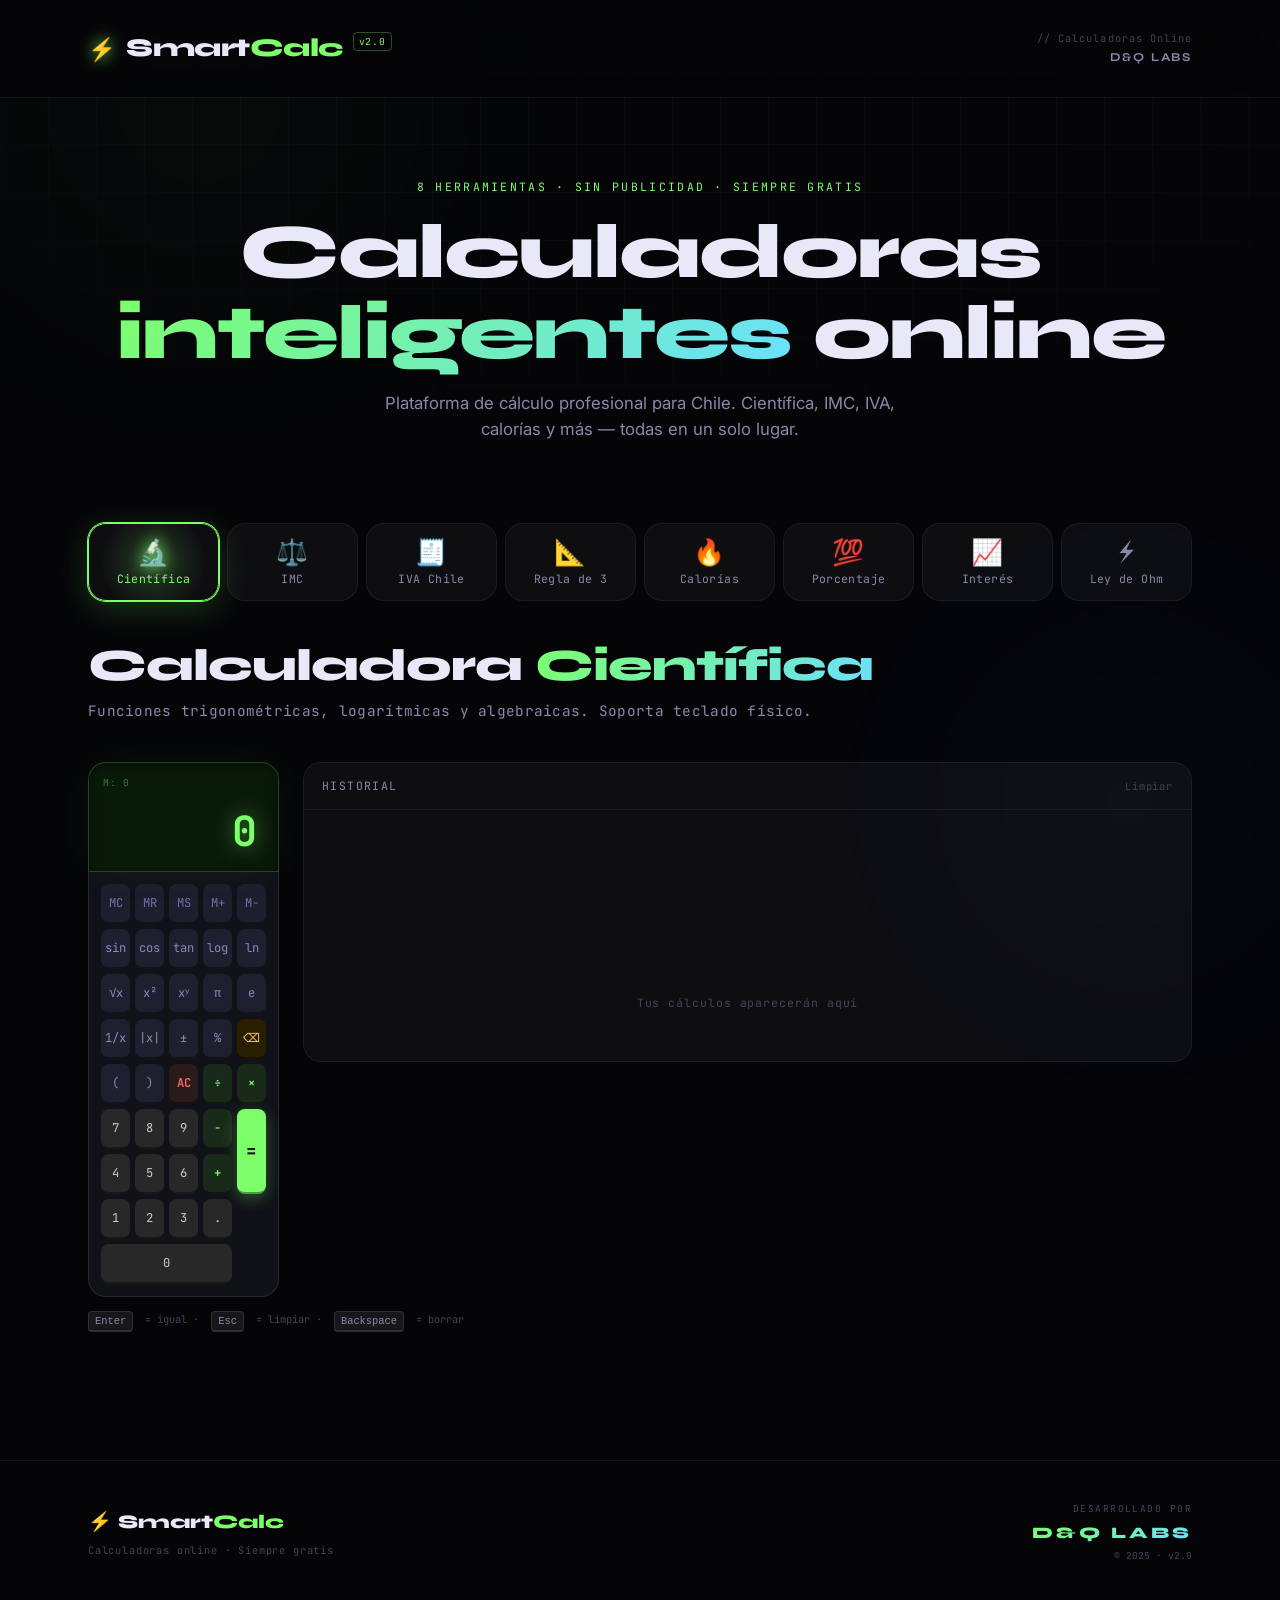
==== commit 611c8d75: "2.1" ====
--- a/smartcalc/index.html
+++ b/smartcalc/index.html
@@ -1,20 +1,21 @@
 <!DOCTYPE html>
 <html lang="es" dir="ltr">
-  <!-- Google tag (gtag.js) -->
-<script async src="https://www.googletagmanager.com/gtag/js?id=G-J6NJBRCDL3"></script>
-<script>
-  window.dataLayer = window.dataLayer || [];
-  function gtag(){dataLayer.push(arguments);}
-  gtag('js', new Date());
-
-  gtag('config', 'G-J6NJBRCDL3');
-</script>
 <head>
   <!-- ═══════════════════════════════════════════════
        SmartCalc v2.0 · D&Q Labs
        Arquitectura: HTML5 + CSS3 + JS Modular
        Compatible con migración futura a React + FastAPI
   ═══════════════════════════════════════════════ -->
+
+ <!-- Google tag (gtag.js) -->
+ <script async src="https://www.googletagmanager.com/gtag/js?id=G-J6NJBRCDL3"></script>
+ <script>
+   window.dataLayer = window.dataLayer || [];
+   function gtag(){dataLayer.push(arguments);}
+   gtag('js', new Date());
+
+   gtag('config', 'G-J6NJBRCDL3');
+ </script>
 
   <meta charset="UTF-8">
   <meta name="viewport" content="width=device-width, initial-scale=1.0, viewport-fit=cover">
@@ -656,7 +657,7 @@
     <div class="container footer-inner">
       <div class="footer-brand">
         <div class="footer-logo">⚡ Smart<em>Calc</em></div>
-        <p class="footer-tagline">Calculadoras online · Chile · Siempre gratis</p>
+        <p class="footer-tagline">Calculadoras online · Siempre gratis</p>
       </div>
       <div class="footer-dev">
         <span class="footer-dev__by">Desarrollado por</span>
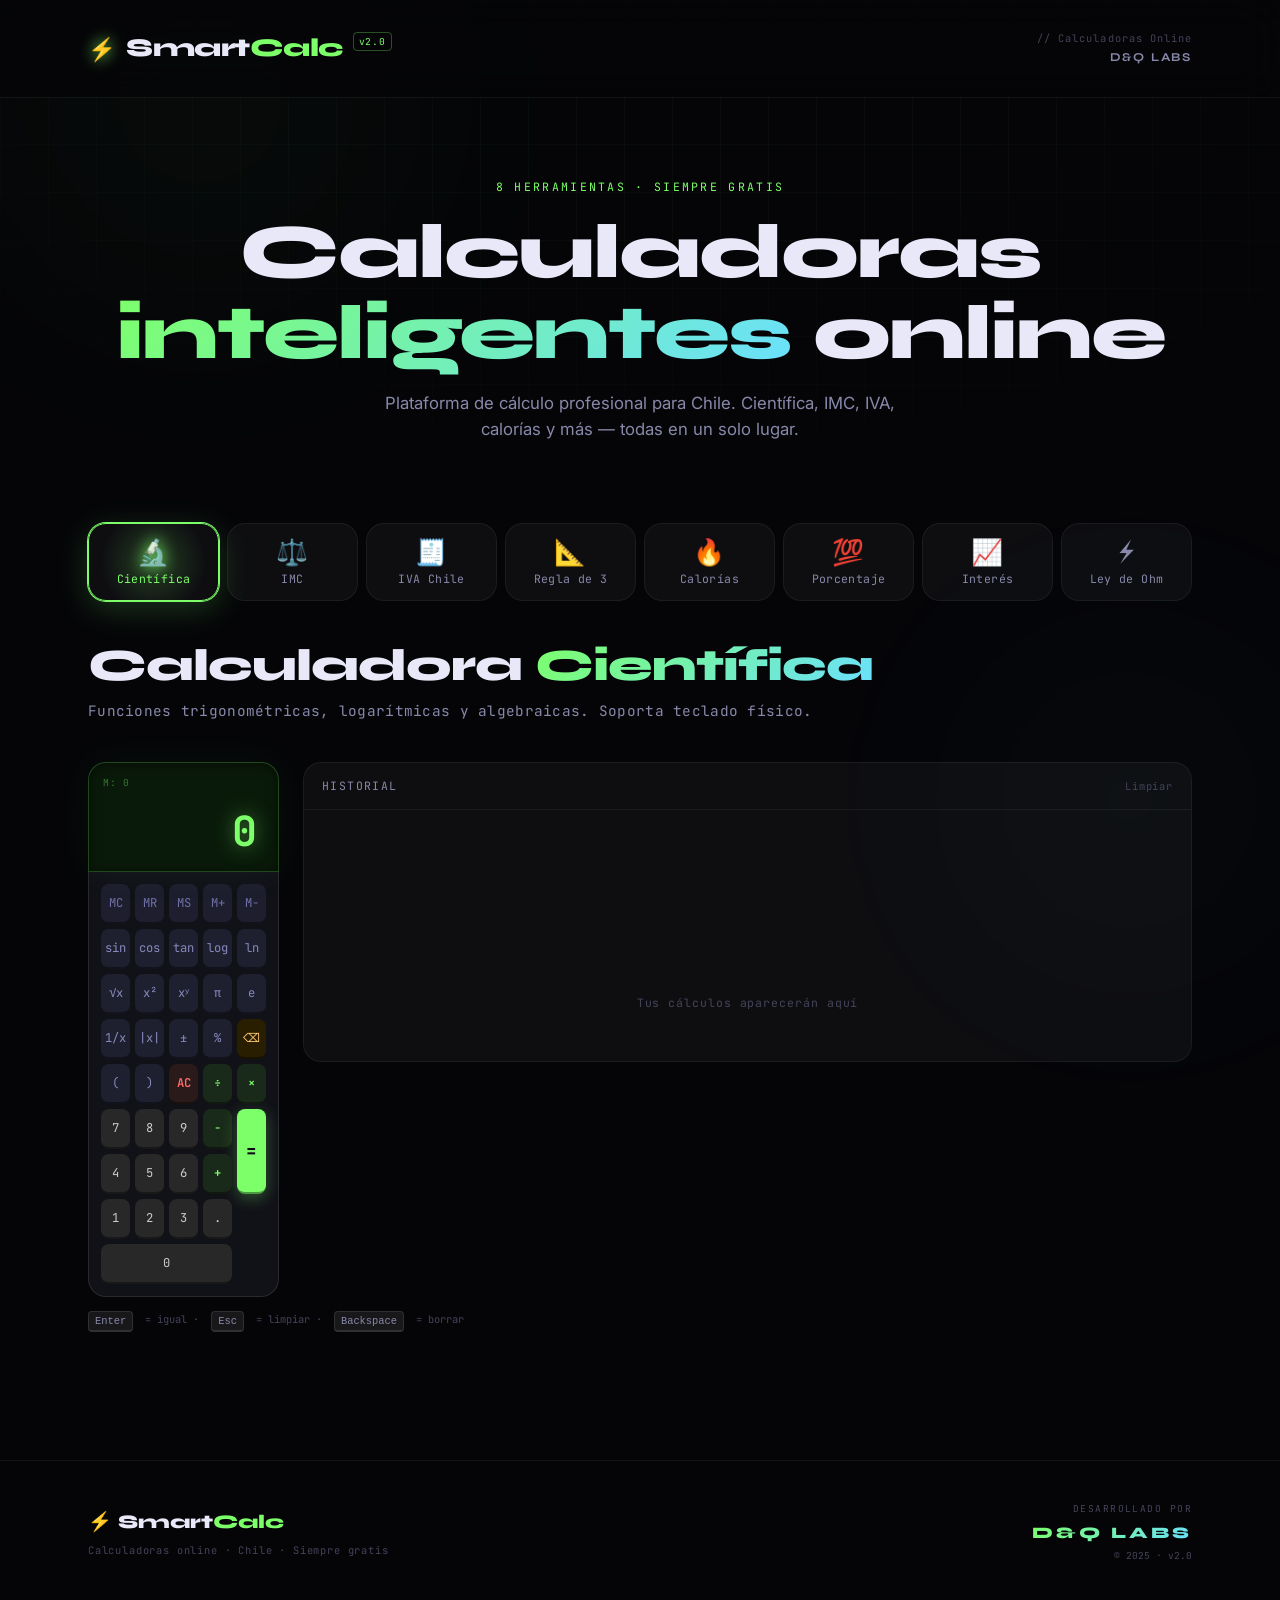
==== commit 66ab0c0c: "act" ====
--- a/smartcalc/index.html
+++ b/smartcalc/index.html
@@ -145,7 +145,7 @@
   ═══════════════════════════════════════ -->
   <section class="hero" aria-labelledby="hero-title">
     <div class="container">
-      <p class="hero-eyebrow">8 Herramientas · Sin publicidad · Siempre gratis</p>
+      <p class="hero-eyebrow">8 Herramientas · Siempre gratis</p>
       <h1 class="hero-title" id="hero-title">
         Calculadoras<br>
         <span class="hero-accent">inteligentes</span> online
@@ -657,7 +657,7 @@
     <div class="container footer-inner">
       <div class="footer-brand">
         <div class="footer-logo">⚡ Smart<em>Calc</em></div>
-        <p class="footer-tagline">Calculadoras online · Siempre gratis</p>
+        <p class="footer-tagline">Calculadoras online · Chile · Siempre gratis</p>
       </div>
       <div class="footer-dev">
         <span class="footer-dev__by">Desarrollado por</span>
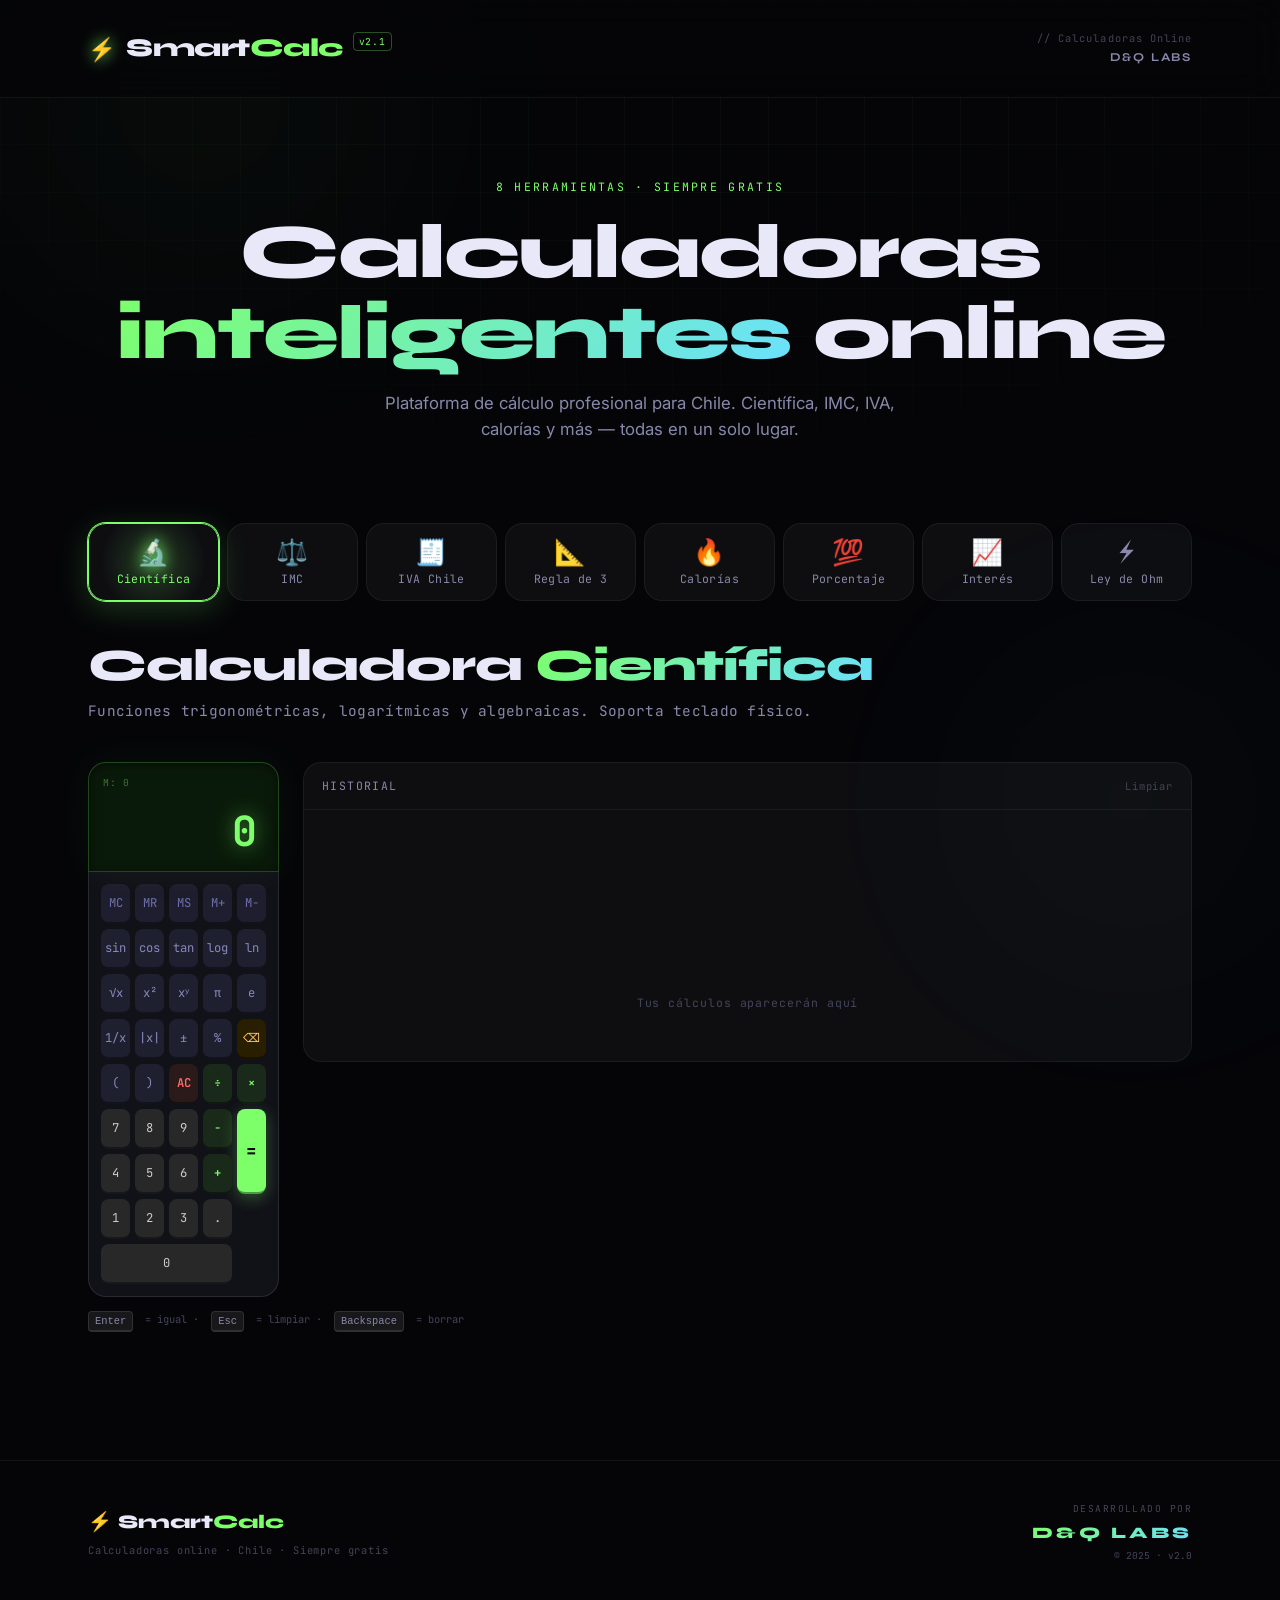
==== commit 70c5a286: "feat(seo): optimiza head y datos estructurados para SmartCalc Prime" ====
--- a/smartcalc/index.html
+++ b/smartcalc/index.html
@@ -1,113 +1,125 @@
 <!DOCTYPE html>
-<html lang="es" dir="ltr">
+<html lang="es-CL" dir="ltr">
 <head>
   <!-- ═══════════════════════════════════════════════
-       SmartCalc v2.0 · D&Q Labs
+       SmartCalc v2.1 · D&Q Labs
        Arquitectura: HTML5 + CSS3 + JS Modular
        Compatible con migración futura a React + FastAPI
   ═══════════════════════════════════════════════ -->
 
+
  <!-- Google tag (gtag.js) -->
- <script async src="https://www.googletagmanager.com/gtag/js?id=G-J6NJBRCDL3"></script>
+ <script async src="https://www.googletagmanager.com/gtag/js?id=G-Z038Z4WHT0"></script>
  <script>
-   window.dataLayer = window.dataLayer || [];
-   function gtag(){dataLayer.push(arguments);}
-   gtag('js', new Date());
-
-   gtag('config', 'G-J6NJBRCDL3');
+  window.dataLayer = window.dataLayer || [];
+  function gtag(){dataLayer.push(arguments);}
+  gtag('js', new Date());
+
+  gtag('config', 'G-Z038Z4WHT0');
  </script>
+ 
 
   <meta charset="UTF-8">
   <meta name="viewport" content="width=device-width, initial-scale=1.0, viewport-fit=cover">
   <meta http-equiv="X-UA-Compatible" content="IE=edge">
 
   <!-- ── SEO PRIMARIO ── -->
-  <title>SmartCalc — Calculadoras Online Gratis | Científica, IMC, IVA Chile, Calorías</title>
+  <title>Calculadoras Online Gratis | Científica, IMC, IVA Chile, Interés Compuesto | SmartCalc Prime</title>
   <meta name="description" content="SmartCalc ofrece calculadoras online gratuitas: científica avanzada, IMC, IVA Chile 19%, regla de tres, calorías, porcentaje, interés compuesto y Ley de Ohm. Rápido, preciso y sin anuncios.">
-  <meta name="keywords" content="calculadora online, calculadora científica, calculadora IMC, calculadora IVA Chile, calculadora calorías, regla de tres, interés compuesto, ley de ohm, calculadora gratis">
   <meta name="author" content="D&Q Labs">
   <meta name="robots" content="index, follow, max-snippet:-1, max-image-preview:large">
   <meta name="theme-color" content="#050508">
-  <link rel="canonical" href="https://smartcalc.dqlabs.cl/">
+  <meta name="mobile-web-app-capable" content="yes">
+  <meta name="apple-mobile-web-app-capable" content="yes">
+  <meta name="color-scheme" content="dark">
+  <meta name="referrer" content="strict-origin-when-cross-origin">
+  <meta name="application-name" content="SmartCalc Prime">
+  <link rel="canonical" href="https://smartcalcprime.com/">
 
   <!-- ── OPEN GRAPH ── -->
   <meta property="og:type" content="website">
-  <meta property="og:site_name" content="SmartCalc">
-  <meta property="og:title" content="SmartCalc — Calculadoras Online Gratis | Científica, IMC, IVA Chile">
+  <meta property="og:site_name" content="SmartCalc Prime">
+  <meta property="og:title" content="SmartCalc Prime — Calculadoras Online Gratis | Científica, IMC, IVA Chile">
   <meta property="og:description" content="8 calculadoras online gratuitas: científica, IMC, IVA Chile 19%, calorías, porcentaje, interés compuesto y más. Sin publicidad, rápido y preciso.">
-  <meta property="og:url" content="https://smartcalc.dqlabs.cl/">
-  <meta property="og:image" content="https://smartcalc.dqlabs.cl/og-image.png">
+  <meta property="og:url" content="https://smartcalcprime.com/">
+  <meta property="og:image" content="https://smartcalcprime.com/og-image.png">
   <meta property="og:image:width" content="1200">
   <meta property="og:image:height" content="630">
   <meta property="og:locale" content="es_CL">
+  <meta property="og:locale:alternate" content="es_ES">
+  <meta property="og:locale:alternate" content="en_US">
 
   <!-- ── TWITTER CARDS ── -->
   <meta name="twitter:card" content="summary_large_image">
-  <meta name="twitter:site" content="@dqlabs">
-  <meta name="twitter:creator" content="@dqlabs">
-  <meta name="twitter:title" content="SmartCalc — Calculadoras Online Gratis">
+  <meta name="twitter:title" content="SmartCalc Prime — Calculadoras Online Gratis">
   <meta name="twitter:description" content="8 calculadoras online: científica, IMC, IVA Chile, calorías y más. Sin anuncios.">
-  <meta name="twitter:image" content="https://smartcalc.dqlabs.cl/og-image.png">
-
-  <!-- ── SCHEMA.ORG STRUCTURED DATA ── -->
-  <script type="application/ld+json">
-  {
-    "@context": "https://schema.org",
-    "@graph": [
-      {
-        "@type": "WebSite",
-        "@id": "https://smartcalc.dqlabs.cl/#website",
-        "url": "https://smartcalc.dqlabs.cl/",
-        "name": "SmartCalc",
-        "description": "Plataforma de calculadoras online gratuitas",
-        "publisher": { "@id": "https://smartcalc.dqlabs.cl/#organization" },
-        "potentialAction": {
-          "@type": "SearchAction",
-          "target": "https://smartcalc.dqlabs.cl/?q={search_term_string}",
-          "query-input": "required name=search_term_string"
-        }
-      },
-      {
-        "@type": "Organization",
-        "@id": "https://smartcalc.dqlabs.cl/#organization",
-        "name": "D&Q Labs",
-        "url": "https://smartcalc.dqlabs.cl/",
-        "logo": { "@type": "ImageObject", "url": "https://smartcalc.dqlabs.cl/logo.png" }
-      },
-      {
-        "@type": "WebApplication",
-        "name": "SmartCalc",
-        "url": "https://smartcalc.dqlabs.cl/",
-        "applicationCategory": "UtilitiesApplication",
-        "operatingSystem": "Any",
-        "browserRequirements": "Requires JavaScript",
-        "offers": { "@type": "Offer", "price": "0", "priceCurrency": "CLP" },
-        "featureList": [
-          "Calculadora Científica Avanzada",
-          "Calculadora IMC",
-          "Calculadora IVA Chile 19%",
-          "Calculadora Regla de Tres",
-          "Calculadora de Calorías",
-          "Calculadora de Porcentaje",
-          "Calculadora Interés Compuesto",
-          "Calculadora Ley de Ohm"
-        ]
-      }
-    ]
-  }
-  </script>
+  <meta name="twitter:image" content="https://smartcalcprime.com/og-image.png">
+
+   <!-- ── SCHEMA.ORG STRUCTURED DATA ── -->
+   <script type="application/ld+json">
+   {
+     "@context": "https://schema.org",
+     "@graph": [
+       {
+         "@type": "WebSite",
+         "@id": "https://smartcalcprime.com/#website",
+         "url": "https://smartcalcprime.com/",
+         "name": "SmartCalc Prime",
+         "description": "Plataforma de calculadoras online gratuitas",
+         "publisher": { "@id": "https://smartcalcprime.com/#organization" },
+         "potentialAction": {
+           "@type": "SearchAction",
+           "target": "https://smartcalcprime.com/?q={search_term_string}",
+           "query-input": "required name=search_term_string"
+         }
+       },
+       {
+         "@type": "Organization",
+         "@id": "https://smartcalcprime.com/#organization",
+         "name": "thepoor Labs", "brand":{ "@type":"Brand","name":"SmartCalc Prime"},
+         "url": "https://smartcalcprime.com/",
+         "logo": { "@type": "ImageObject", "url": "https://smartcalcprime.com/logo.png" }
+       },
+       {
+         "@type": "WebApplication",
+         "name": "SmartCalc Prime",
+         "url": "https://smartcalcprime.com/",
+         "applicationCategory":"EducationalApplication",
+         "operatingSystem": "Any",
+         "browserRequirements": "Requires JavaScript",
+         "offers": { "@type": "Offer", "price": "0", "priceCurrency": "CLP" },
+         "featureList": [
+           "Calculadora Científica Avanzada",
+           "Calculadora IMC",
+           "Calculadora IVA Chile 19%",
+           "Calculadora Regla de Tres",
+           "Calculadora de Calorías",
+           "Calculadora de Porcentaje",
+           "Calculadora Interés Compuesto",
+           "Calculadora Ley de Ohm"
+         ]
+       }
+     ]
+   }
+    </script>
 
   <!-- ── PERFORMANCE ── -->
   <link rel="preconnect" href="https://fonts.googleapis.com">
   <link rel="preconnect" href="https://fonts.gstatic.com" crossorigin>
   <link rel="preload" href="styles.css" as="style">
   <link rel="preload" href="app.js" as="script">
+  <link rel="manifest" href="/manifest.webmanifest">
+  <link rel="apple-touch-icon" href="/apple-touch-icon.png">
+
 
   <!-- ── FUENTES ── -->
   <link href="https://fonts.googleapis.com/css2?family=Syne:wght@400;700;800&family=JetBrains+Mono:wght@300;400;500;700&family=Inter:wght@300;400;500&display=swap" rel="stylesheet">
 
   <!-- ── FAVICON ── -->
   <link rel="icon" type="image/svg+xml" href="data:image/svg+xml,<svg xmlns='http://www.w3.org/2000/svg' viewBox='0 0 100 100'><rect width='100' height='100' rx='20' fill='%23050508'/><text y='.9em' font-size='80' x='10'>⚡</text></svg>">
+  <link rel="icon" type="image/png" sizes="32x32" href="/favicon-32.png">
+  <link rel="icon" type="image/png" sizes="16x16" href="/favicon-16.png">
+  <link rel="shortcut icon" href="/favicon.ico">
 
   <!-- ── ESTILOS ── -->
   <link rel="stylesheet" href="styles.css">
@@ -126,10 +138,10 @@
   <header class="site-header" role="banner">
     <div class="container header-inner">
 
-      <a href="/" class="logo" aria-label="SmartCalc — Inicio">
+      <a href="/" class="logo" aria-label="SmartCalc Prime — Inicio">
         <span class="logo-icon" aria-hidden="true">⚡</span>
         <span class="logo-text">Smart<em>Calc</em></span>
-        <span class="logo-badge">v2.0</span>
+        <span class="logo-badge">v2.1</span>
       </a>
 
       <div class="header-meta">
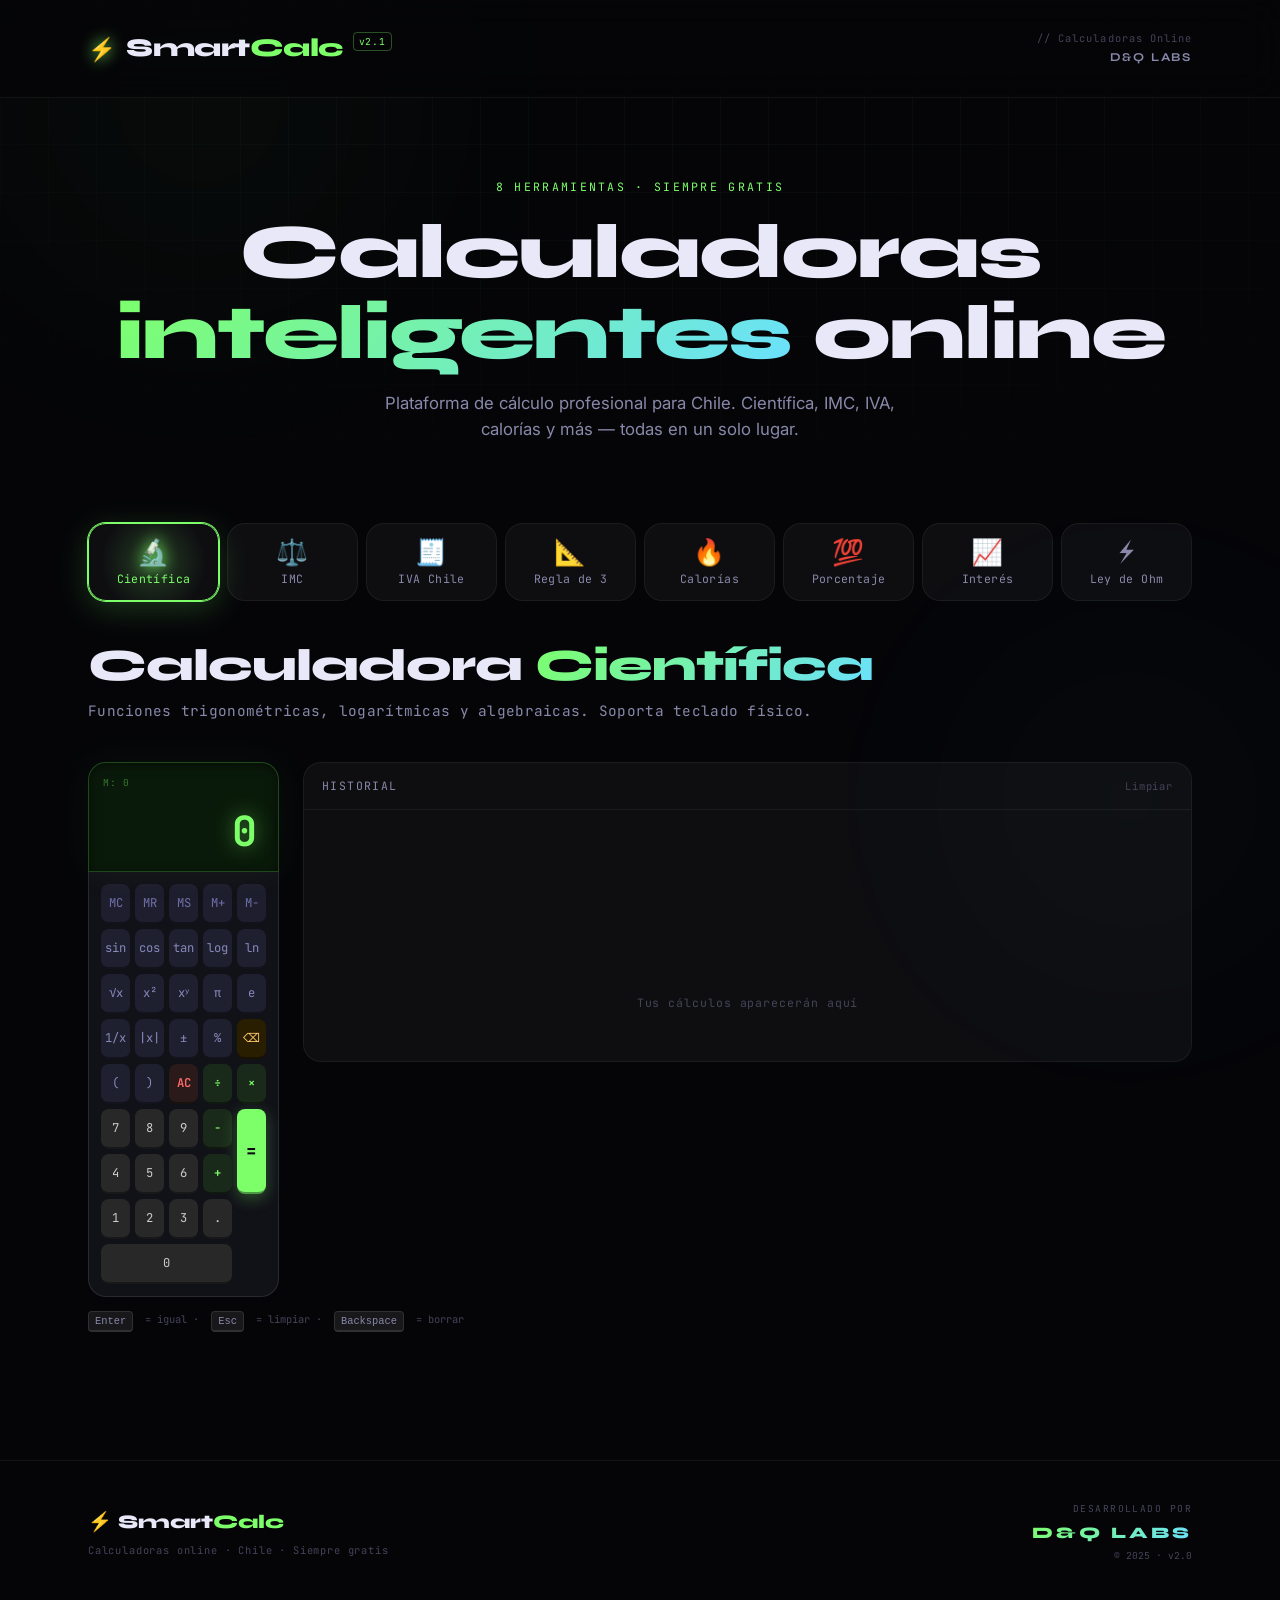
==== commit 8c5f56fa: "3" ====
--- a/smartcalc/index.html
+++ b/smartcalc/index.html
@@ -683,7 +683,8 @@
   <div class="toast-container" id="toast-container" aria-live="polite" aria-atomic="true"></div>
 
   <!-- ── SCRIPT PRINCIPAL ── -->
-  <script src="app.js" defer></script>
+  <script src="assets/js/utils.js"></script>
+  <script src="app.js"></script>
 
 </body>
 </html>
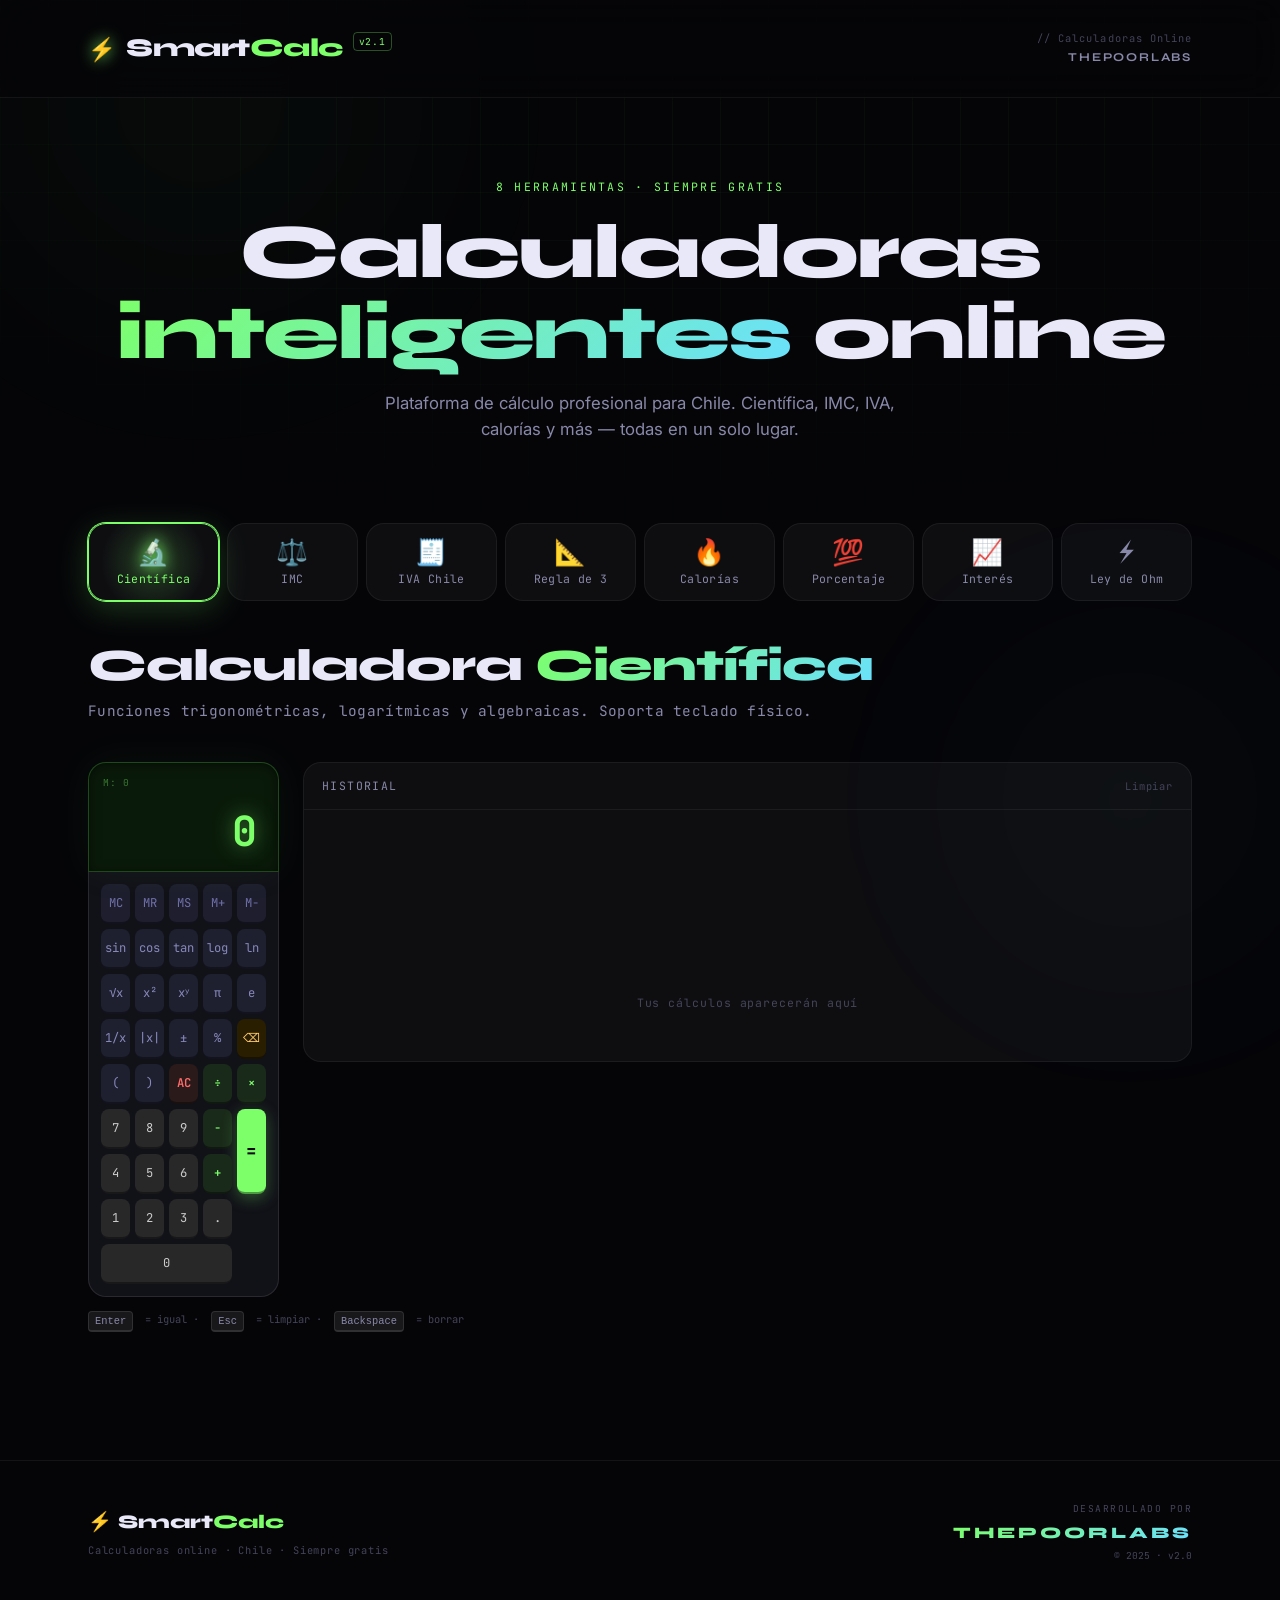
==== commit c6b8b572: "5" ====
--- a/smartcalc/index.html
+++ b/smartcalc/index.html
@@ -2,7 +2,7 @@
 <html lang="es-CL" dir="ltr">
 <head>
   <!-- ═══════════════════════════════════════════════
-       SmartCalc v2.1 · D&Q Labs
+       SmartCalc v2.1 · ThePoorLabs
        Arquitectura: HTML5 + CSS3 + JS Modular
        Compatible con migración futura a React + FastAPI
   ═══════════════════════════════════════════════ -->
@@ -24,9 +24,9 @@
   <meta http-equiv="X-UA-Compatible" content="IE=edge">
 
   <!-- ── SEO PRIMARIO ── -->
-  <title>Calculadoras Online Gratis | Científica, IMC, IVA Chile, Interés Compuesto | SmartCalc Prime</title>
-  <meta name="description" content="SmartCalc ofrece calculadoras online gratuitas: científica avanzada, IMC, IVA Chile 19%, regla de tres, calorías, porcentaje, interés compuesto y Ley de Ohm. Rápido, preciso y sin anuncios.">
-  <meta name="author" content="D&Q Labs">
+  <title>Calculadoras Online Gratis | SmartCalc</title>
+  <meta name="description" content="SmartCalc ofrece calculadoras online gratuitas: científica avanzada, IMC, IVA Chile 19%, regla de tres, calorías, porcentaje, interés compuesto y Ley de Ohm. Rápidas, precisas y fáciles de usar.">
+  <meta name="author" content="ThePoorLabs">
   <meta name="robots" content="index, follow, max-snippet:-1, max-image-preview:large">
   <meta name="theme-color" content="#050508">
   <meta name="mobile-web-app-capable" content="yes">
@@ -43,6 +43,7 @@
   <meta property="og:description" content="8 calculadoras online gratuitas: científica, IMC, IVA Chile 19%, calorías, porcentaje, interés compuesto y más. Sin publicidad, rápido y preciso.">
   <meta property="og:url" content="https://smartcalcprime.com/">
   <meta property="og:image" content="https://smartcalcprime.com/og-image.png">
+  <meta property="og:image:alt" content="SmartCalc — Calculadoras Online Gratis">
   <meta property="og:image:width" content="1200">
   <meta property="og:image:height" content="630">
   <meta property="og:locale" content="es_CL">
@@ -51,57 +52,72 @@
 
   <!-- ── TWITTER CARDS ── -->
   <meta name="twitter:card" content="summary_large_image">
+  <meta name="twitter:image" content="https://smartcalcprime.com/og-image.png">
   <meta name="twitter:title" content="SmartCalc Prime — Calculadoras Online Gratis">
   <meta name="twitter:description" content="8 calculadoras online: científica, IMC, IVA Chile, calorías y más. Sin anuncios.">
-  <meta name="twitter:image" content="https://smartcalcprime.com/og-image.png">
+  <meta name="twitter:image:alt" content="SmartCalc — Calculadoras Online Gratis">
 
    <!-- ── SCHEMA.ORG STRUCTURED DATA ── -->
    <script type="application/ld+json">
-   {
-     "@context": "https://schema.org",
-     "@graph": [
-       {
-         "@type": "WebSite",
-         "@id": "https://smartcalcprime.com/#website",
-         "url": "https://smartcalcprime.com/",
-         "name": "SmartCalc Prime",
-         "description": "Plataforma de calculadoras online gratuitas",
-         "publisher": { "@id": "https://smartcalcprime.com/#organization" },
-         "potentialAction": {
-           "@type": "SearchAction",
-           "target": "https://smartcalcprime.com/?q={search_term_string}",
-           "query-input": "required name=search_term_string"
-         }
-       },
-       {
-         "@type": "Organization",
-         "@id": "https://smartcalcprime.com/#organization",
-         "name": "thepoor Labs", "brand":{ "@type":"Brand","name":"SmartCalc Prime"},
-         "url": "https://smartcalcprime.com/",
-         "logo": { "@type": "ImageObject", "url": "https://smartcalcprime.com/logo.png" }
-       },
-       {
-         "@type": "WebApplication",
-         "name": "SmartCalc Prime",
-         "url": "https://smartcalcprime.com/",
-         "applicationCategory":"EducationalApplication",
-         "operatingSystem": "Any",
-         "browserRequirements": "Requires JavaScript",
-         "offers": { "@type": "Offer", "price": "0", "priceCurrency": "CLP" },
-         "featureList": [
-           "Calculadora Científica Avanzada",
-           "Calculadora IMC",
-           "Calculadora IVA Chile 19%",
-           "Calculadora Regla de Tres",
-           "Calculadora de Calorías",
-           "Calculadora de Porcentaje",
-           "Calculadora Interés Compuesto",
-           "Calculadora Ley de Ohm"
-         ]
-       }
-     ]
-   }
-    </script>
+{
+  "@context": "https://schema.org",
+  "@graph": [
+    {
+      "@type": "WebSite",
+      "@id": "https://smartcalcprime.com/#website",
+      "url": "https://smartcalcprime.com/",
+      "name": "SmartCalc Prime",
+      "description": "Plataforma de calculadoras online gratuitas",
+      "publisher": {
+        "@id": "https://smartcalcprime.com/#organization"
+      },
+      "potentialAction": {
+        "@type": "SearchAction",
+        "target": "https://smartcalcprime.com/?q={search_term_string}",
+        "query-input": "required name=search_term_string"
+      }
+    },
+    {
+      "@type": "Organization",
+      "@id": "https://smartcalcprime.com/#organization",
+      "name": "ThePoorLabs",
+      "brand": {
+        "@type": "Brand",
+        "name": "SmartCalc Prime"
+      },
+      "url": "https://smartcalcprime.com/",
+      "logo": {
+        "@type": "ImageObject",
+        "url": "https://smartcalcprime.com/logo.png"
+      }
+    },
+    {
+      "@type": "WebApplication",
+      "@id": "https://smartcalcprime.com/#application",
+      "name": "SmartCalc Prime",
+      "url": "https://smartcalcprime.com/",
+      "applicationCategory": "EducationalApplication",
+      "operatingSystem": "Any",
+      "browserRequirements": "Requires JavaScript",
+      "offers": {
+        "@type": "Offer",
+        "price": "0",
+        "priceCurrency": "CLP"
+      },
+      "featureList": [
+        "Calculadora Científica Avanzada",
+        "Calculadora IMC",
+        "Calculadora IVA Chile 19%",
+        "Calculadora Regla de Tres",
+        "Calculadora de Calorías",
+        "Calculadora de Porcentaje",
+        "Calculadora de Interés Compuesto",
+        "Calculadora Ley de Ohm"
+      ]
+    }
+  ]
+}
+</script>
 
   <!-- ── PERFORMANCE ── -->
   <link rel="preconnect" href="https://fonts.googleapis.com">
@@ -146,7 +162,7 @@
 
       <div class="header-meta">
         <span class="header-tag" aria-hidden="true">// Calculadoras Online</span>
-        <span class="header-brand">D&amp;Q Labs</span>
+        <span class="header-brand">ThePoorLabs</span>
       </div>
 
     </div>
@@ -673,7 +689,7 @@
       </div>
       <div class="footer-dev">
         <span class="footer-dev__by">Desarrollado por</span>
-        <strong class="footer-dev__name">D&amp;Q Labs</strong>
+        <strong class="footer-dev__name">ThePoorLabs</strong>
         <span class="footer-dev__copy">© 2025 · v2.0</span>
       </div>
     </div>
@@ -684,6 +700,7 @@
 
   <!-- ── SCRIPT PRINCIPAL ── -->
   <script src="assets/js/utils.js"></script>
+  <script src="assets/js/navigation.js"></script>
   <script src="app.js"></script>
 
 </body>
--- a/smartcalc/styles.css
+++ b/smartcalc/styles.css
@@ -1,7 +1,7 @@
 /* ═══════════════════════════════════════════════════════
    SmartCalc v2.0 · styles.css
    Diseño: Cyberpunk Minimalista + Glassmorphism
-   Autor: D&Q Labs
+   Autor: ThePoorLabs
    Arquitectura: CSS Variables + BEM + Mobile-first
 ═══════════════════════════════════════════════════════ */
 
--- a/smartcalc/styles.css
+++ b/smartcalc/styles.css
@@ -1,7 +1,7 @@
 /* ═══════════════════════════════════════════════════════
    SmartCalc v2.0 · styles.css
    Diseño: Cyberpunk Minimalista + Glassmorphism
-   Autor: D&Q Labs
+   Autor: ThePoorLabs
    Arquitectura: CSS Variables + BEM + Mobile-first
 ═══════════════════════════════════════════════════════ */
 
